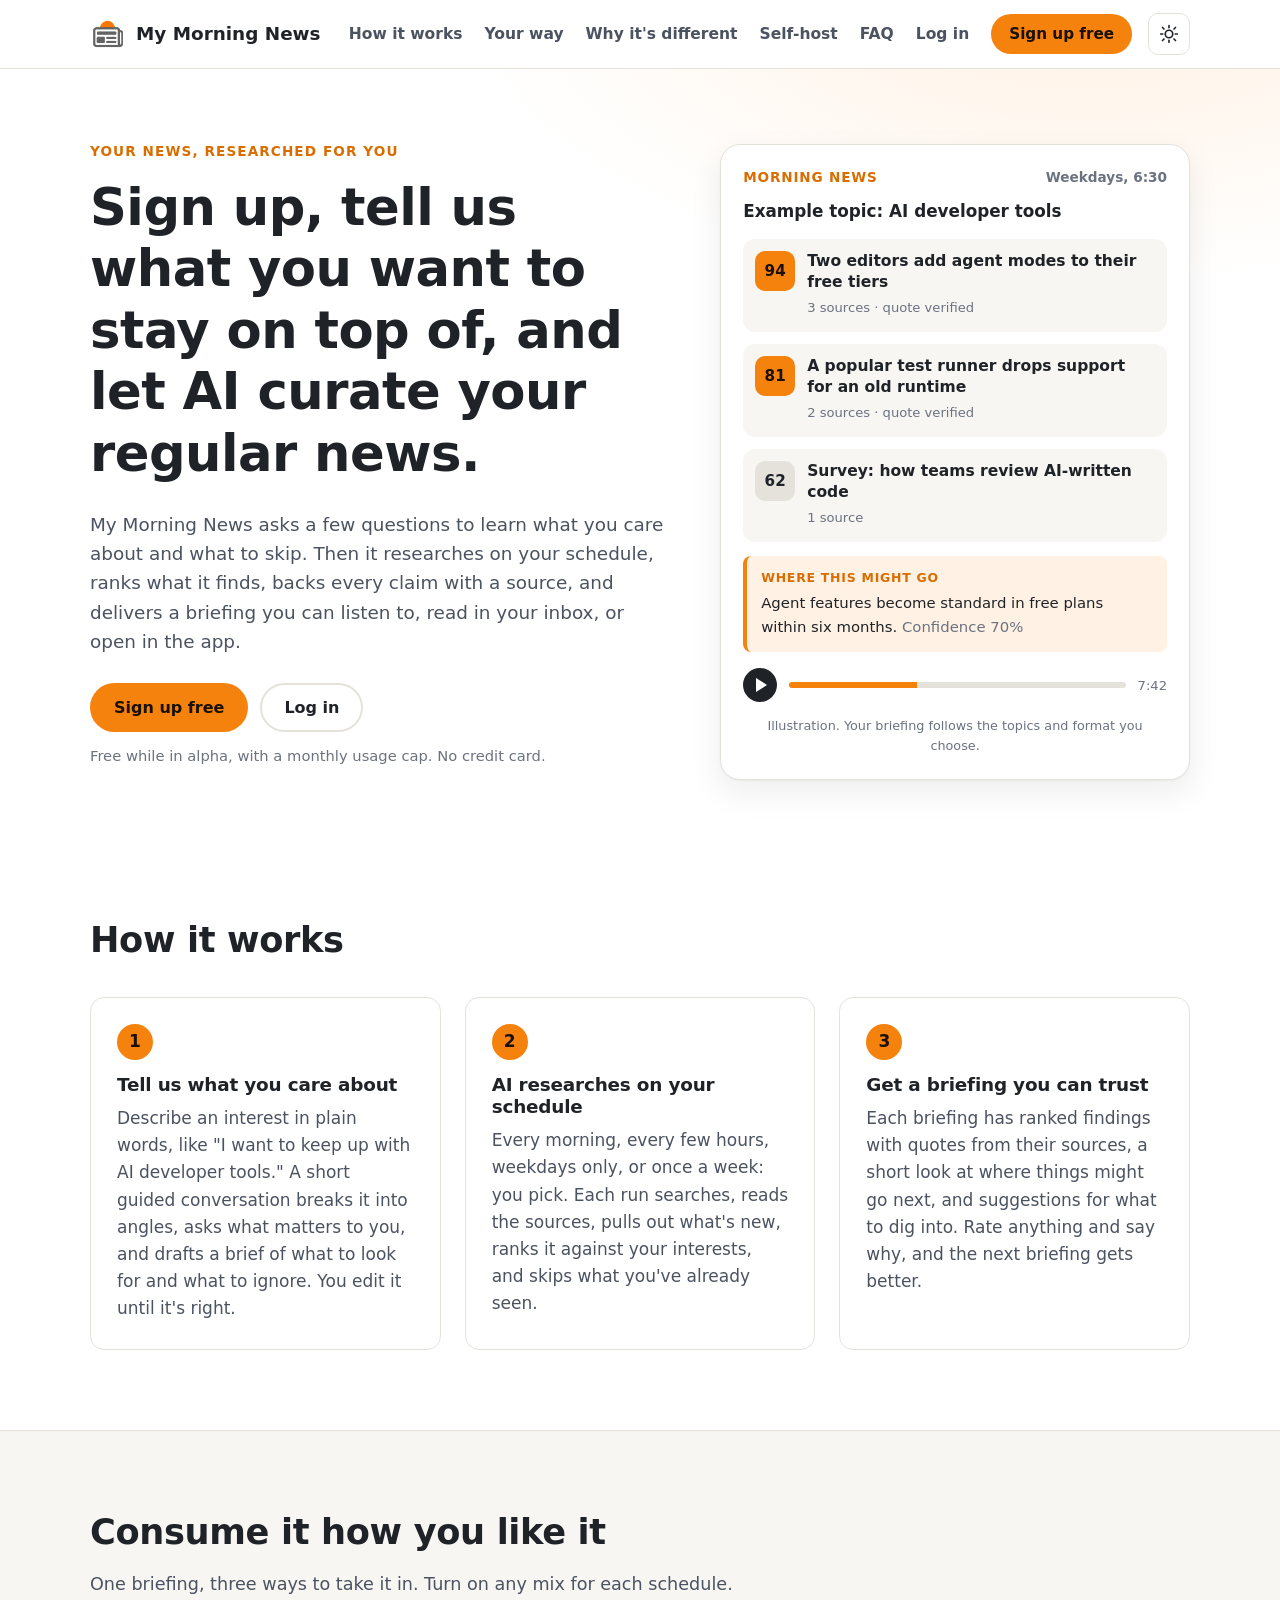
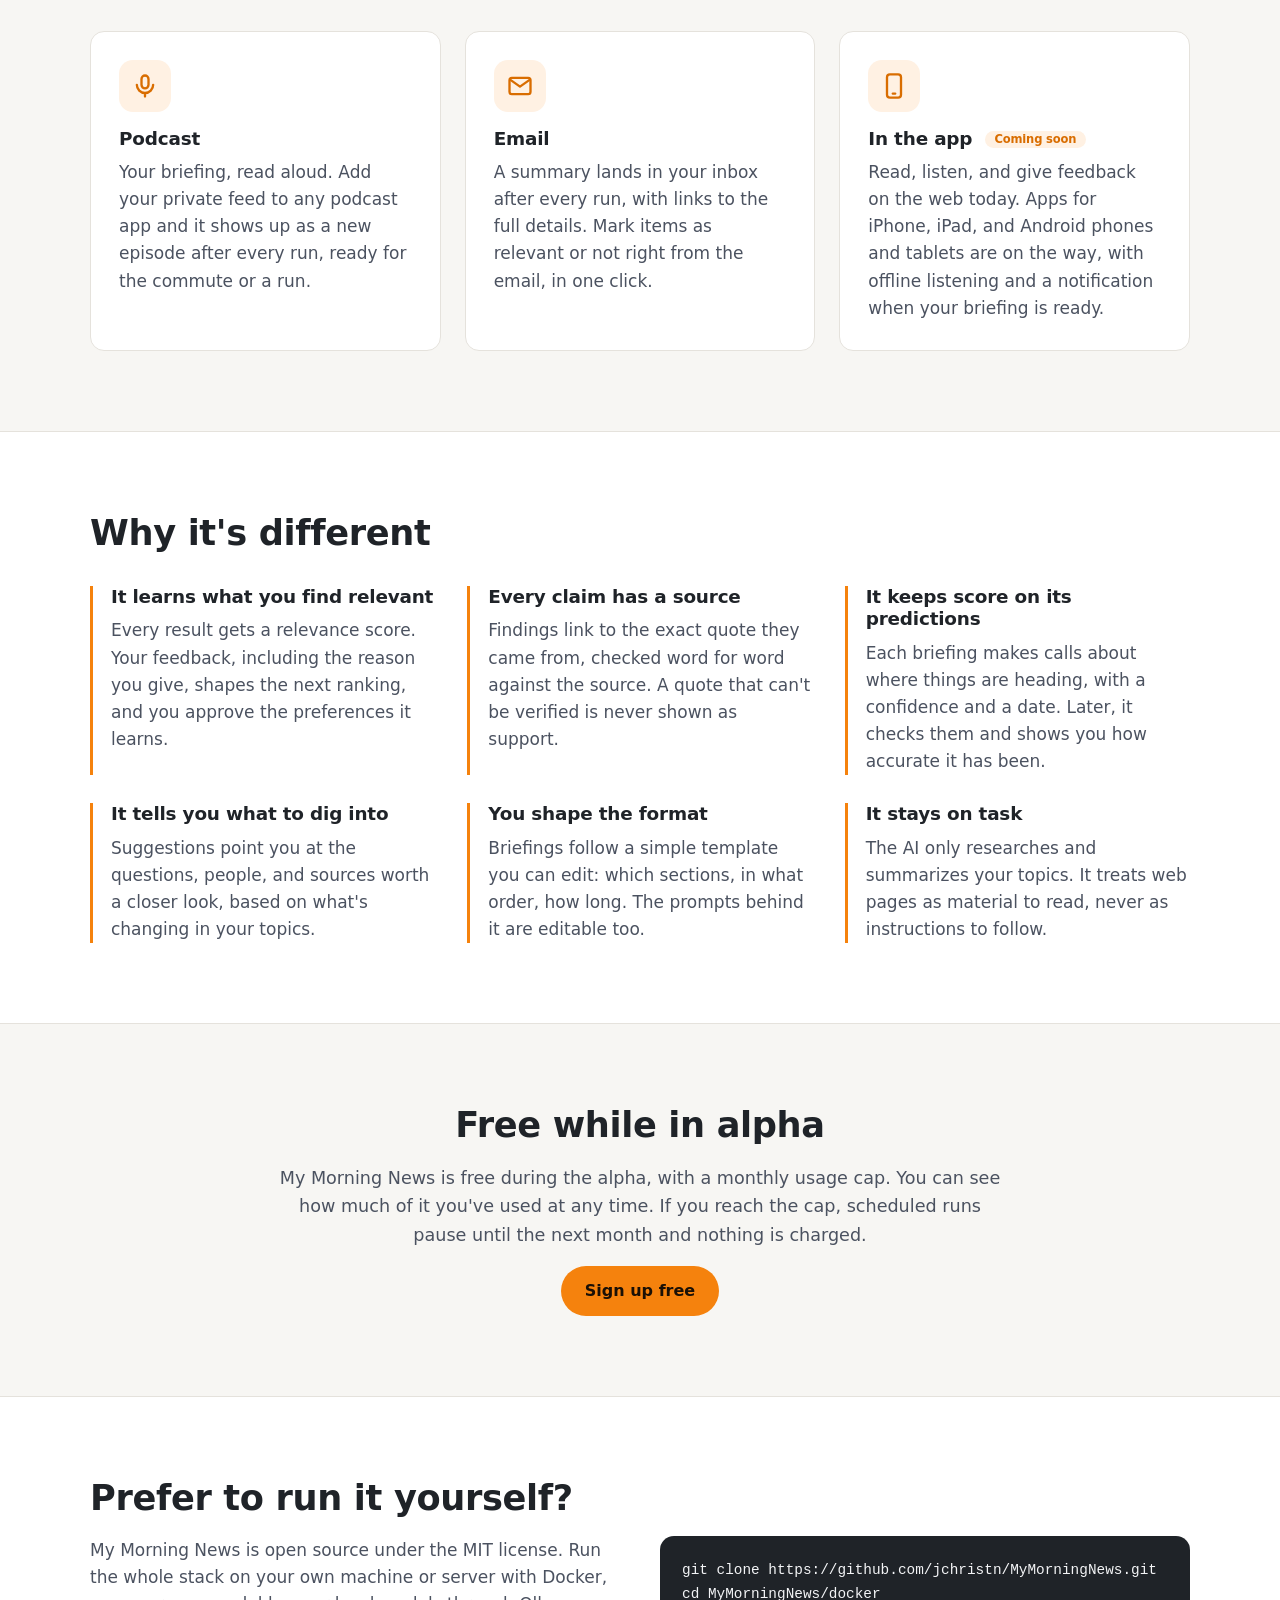
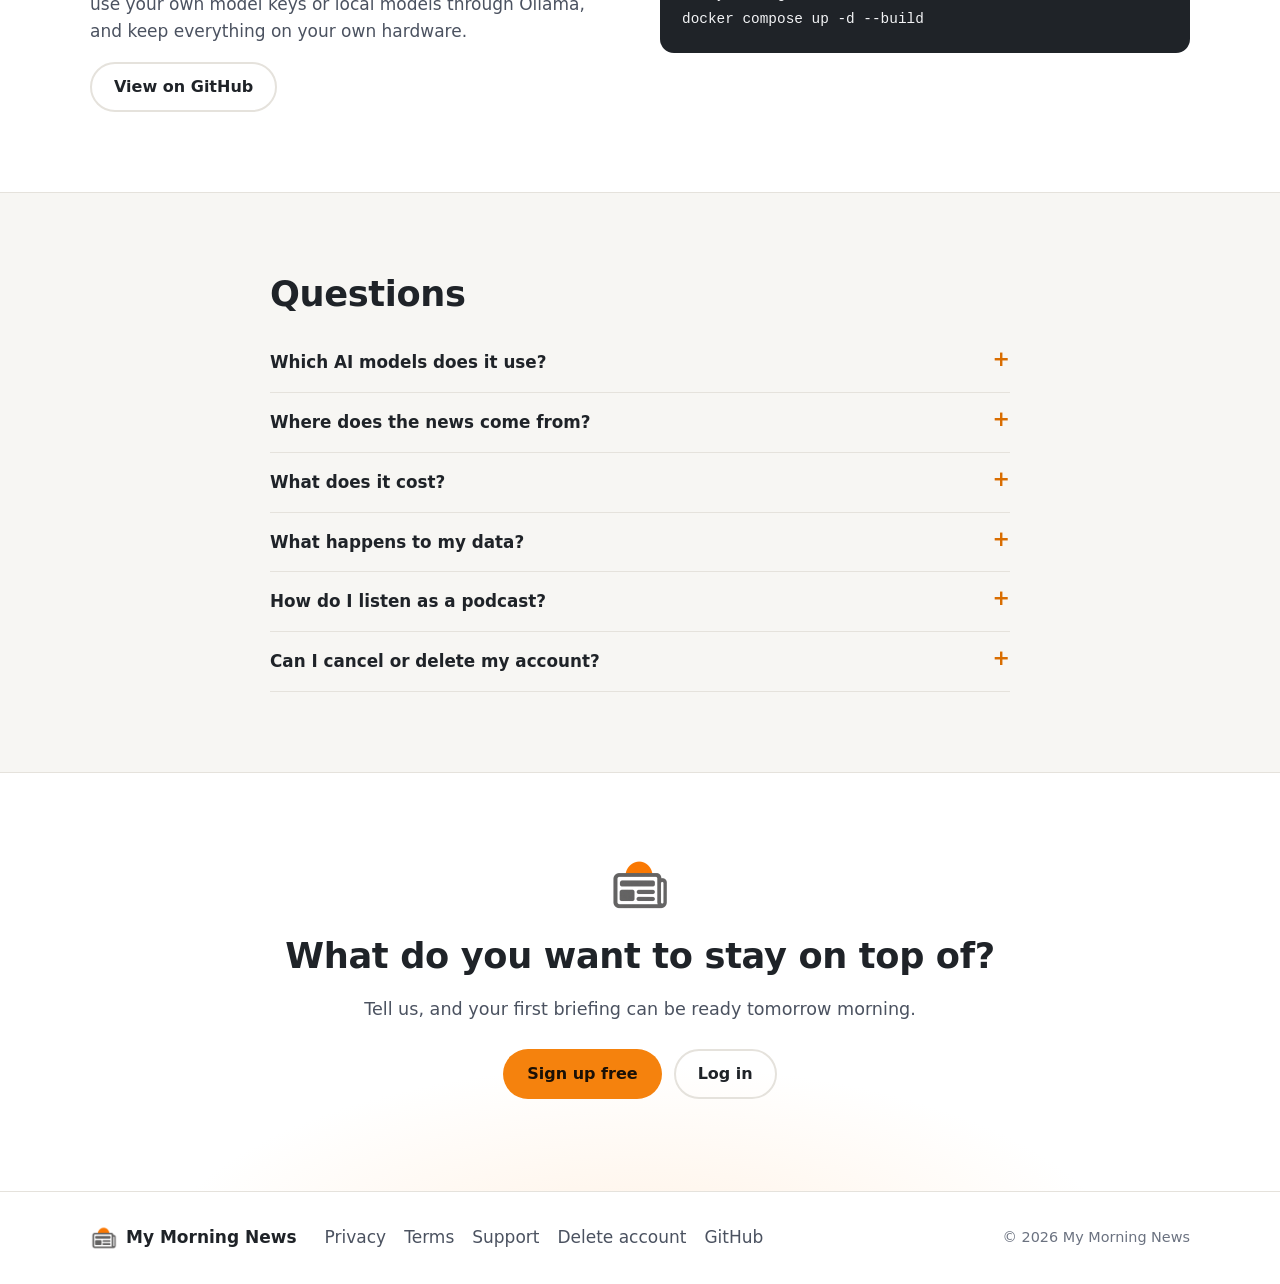
==== index.html @ 2eba7bc1 "Initial website for mymorningnews.ai Static marketing site: home page (hero, how it works, podcast, " ====
<!doctype html>
<html lang="en">
<head>
  <meta charset="utf-8">
  <meta name="viewport" content="width=device-width, initial-scale=1">
  <title>My Morning News: AI-curated news on the topics you follow</title>
  <meta name="description" content="Sign up, tell us what you want to stay on top of, and let AI curate your regular news. Listen as a podcast, read it in your inbox, or open it in the app.">
  <meta name="theme-color" content="#f5820d">
  <link rel="canonical" href="https://mymorningnews.ai/">
  <link rel="icon" href="assets/favicon.ico" sizes="any">
  <link rel="icon" type="image/png" sizes="192x192" href="assets/icon-192.png">
  <link rel="apple-touch-icon" href="assets/apple-touch-icon.png">
  <meta property="og:type" content="website">
  <meta property="og:site_name" content="My Morning News">
  <meta property="og:title" content="My Morning News">
  <meta property="og:description" content="Tell us what you want to stay on top of. AI researches it on your schedule and delivers a ranked briefing with sources, as a podcast, an email, or in the app.">
  <meta property="og:url" content="https://mymorningnews.ai/">
  <meta property="og:image" content="https://mymorningnews.ai/assets/og-image.png">
  <meta name="twitter:card" content="summary_large_image">
  <meta name="twitter:title" content="My Morning News">
  <meta name="twitter:description" content="AI-curated news on the topics you follow. Podcast, email, or app.">
  <meta name="twitter:image" content="https://mymorningnews.ai/assets/og-image.png">
  <link rel="stylesheet" href="styles.css">
  <script>
    (function () {
      try {
        var t = localStorage.getItem('mmn-theme');
        if (t === 'light' || t === 'dark') document.documentElement.setAttribute('data-theme', t);
      } catch (e) { /* storage unavailable */ }
    })();
  </script>
</head>
<body>
  <a class="skip-link" href="#main">Skip to content</a>

  <header class="site-header">
    <div class="container header-inner">
      <a class="brand" href="/" aria-label="My Morning News home">
        <img src="assets/glyph.png" alt="" width="36" height="36">
        <span>My Morning News</span>
      </a>
      <nav class="site-nav" id="site-nav" aria-label="Main">
        <a href="#how">How it works</a>
        <a href="#your-way">Your way</a>
        <a href="#features">Why it's different</a>
        <a href="#self-host">Self-host</a>
        <a href="#faq">FAQ</a>
        <a class="nav-login" href="https://app.mymorningnews.ai/login">Log in</a>
        <a class="btn btn-primary btn-small" href="https://app.mymorningnews.ai/signup">Sign up free</a>
      </nav>
      <div class="header-actions">
        <button class="icon-btn" id="theme-toggle" type="button" aria-label="Switch color theme">
          <svg class="icon-sun" viewBox="0 0 24 24" aria-hidden="true"><circle cx="12" cy="12" r="4.5"/><path d="M12 2v2.5M12 19.5V22M4.2 4.2l1.8 1.8M18 18l1.8 1.8M2 12h2.5M19.5 12H22M4.2 19.8 6 18M18 6l1.8-1.8"/></svg>
          <svg class="icon-moon" viewBox="0 0 24 24" aria-hidden="true"><path d="M20 14.5A8.5 8.5 0 0 1 9.5 4a8.5 8.5 0 1 0 10.5 10.5Z"/></svg>
        </button>
        <button class="icon-btn menu-toggle" id="menu-toggle" type="button" aria-label="Open menu" aria-expanded="false" aria-controls="site-nav">
          <svg viewBox="0 0 24 24" aria-hidden="true"><path d="M4 7h16M4 12h16M4 17h16"/></svg>
        </button>
      </div>
    </div>
  </header>

  <main id="main">
    <section class="hero">
      <div class="container hero-inner">
        <div class="hero-copy">
          <p class="eyebrow">Your news, researched for you</p>
          <h1>Sign up, tell us what you want to stay on top of, and let AI curate your regular news.</h1>
          <p class="lede">My Morning News asks a few questions to learn what you care about and what to skip. Then it researches on your schedule, ranks what it finds, backs every claim with a source, and delivers a briefing you can listen to, read in your inbox, or open in the app.</p>
          <div class="cta-row">
            <a class="btn btn-primary" href="https://app.mymorningnews.ai/signup">Sign up free</a>
            <a class="btn btn-ghost" href="https://app.mymorningnews.ai/login">Log in</a>
          </div>
          <p class="fine-print">Free while in alpha, with a monthly usage cap. No credit card.</p>
        </div>

        <figure class="briefing-card" aria-label="Illustration of a briefing">
          <div class="card-top">
            <span class="card-edition">Morning News</span>
            <span class="card-time">Weekdays, 6:30</span>
          </div>
          <p class="card-topic">Example topic: AI developer tools</p>
          <ol class="card-items">
            <li>
              <span class="score" aria-label="Relevance 94">94</span>
              <div>
                <strong>Two editors add agent modes to their free tiers</strong>
                <span class="meta">3 sources &middot; quote verified</span>
              </div>
            </li>
            <li>
              <span class="score" aria-label="Relevance 81">81</span>
              <div>
                <strong>A popular test runner drops support for an old runtime</strong>
                <span class="meta">2 sources &middot; quote verified</span>
              </div>
            </li>
            <li>
              <span class="score score-low" aria-label="Relevance 62">62</span>
              <div>
                <strong>Survey: how teams review AI-written code</strong>
                <span class="meta">1 source</span>
              </div>
            </li>
          </ol>
          <div class="card-forecast">
            <span class="label">Where this might go</span>
            <p>Agent features become standard in free plans within six months. <em>Confidence 70%</em></p>
          </div>
          <div class="card-player" aria-hidden="true">
            <span class="play"></span>
            <span class="bar"><span class="fill"></span></span>
            <span class="len">7:42</span>
          </div>
          <figcaption>Illustration. Your briefing follows the topics and format you choose.</figcaption>
        </figure>
      </div>
    </section>

    <section class="section" id="how">
      <div class="container">
        <h2>How it works</h2>
        <ol class="steps">
          <li>
            <span class="step-num">1</span>
            <h3>Tell us what you care about</h3>
            <p>Describe an interest in plain words, like "I want to keep up with AI developer tools." A short guided conversation breaks it into angles, asks what matters to you, and drafts a brief of what to look for and what to ignore. You edit it until it's right.</p>
          </li>
          <li>
            <span class="step-num">2</span>
            <h3>AI researches on your schedule</h3>
            <p>Every morning, every few hours, weekdays only, or once a week: you pick. Each run searches, reads the sources, pulls out what's new, ranks it against your interests, and skips what you've already seen.</p>
          </li>
          <li>
            <span class="step-num">3</span>
            <h3>Get a briefing you can trust</h3>
            <p>Each briefing has ranked findings with quotes from their sources, a short look at where things might go next, and suggestions for what to dig into. Rate anything and say why, and the next briefing gets better.</p>
          </li>
        </ol>
      </div>
    </section>

    <section class="section section-alt" id="your-way">
      <div class="container">
        <h2>Consume it how you like it</h2>
        <p class="section-lede">One briefing, three ways to take it in. Turn on any mix for each schedule.</p>
        <div class="channels">
          <article class="channel">
            <div class="channel-icon" aria-hidden="true">
              <svg viewBox="0 0 24 24"><rect x="9" y="3" width="6" height="11" rx="3"/><path d="M5 11a7 7 0 0 0 14 0M12 18v3"/></svg>
            </div>
            <h3>Podcast</h3>
            <p>Your briefing, read aloud. Add your private feed to any podcast app and it shows up as a new episode after every run, ready for the commute or a run.</p>
          </article>
          <article class="channel">
            <div class="channel-icon" aria-hidden="true">
              <svg viewBox="0 0 24 24"><rect x="3" y="5" width="18" height="14" rx="2"/><path d="m3.5 6.5 8.5 6 8.5-6"/></svg>
            </div>
            <h3>Email</h3>
            <p>A summary lands in your inbox after every run, with links to the full details. Mark items as relevant or not right from the email, in one click.</p>
          </article>
          <article class="channel">
            <div class="channel-icon" aria-hidden="true">
              <svg viewBox="0 0 24 24"><rect x="6" y="2" width="12" height="20" rx="2.5"/><path d="M11 18.5h2"/></svg>
            </div>
            <h3>In the app <span class="badge">Coming soon</span></h3>
            <p>Read, listen, and give feedback on the web today. Apps for iPhone, iPad, and Android phones and tablets are on the way, with offline listening and a notification when your briefing is ready.</p>
          </article>
        </div>
      </div>
    </section>

    <section class="section" id="features">
      <div class="container">
        <h2>Why it's different</h2>
        <div class="features">
          <div class="feature">
            <h3>It learns what you find relevant</h3>
            <p>Every result gets a relevance score. Your feedback, including the reason you give, shapes the next ranking, and you approve the preferences it learns.</p>
          </div>
          <div class="feature">
            <h3>Every claim has a source</h3>
            <p>Findings link to the exact quote they came from, checked word for word against the source. A quote that can't be verified is never shown as support.</p>
          </div>
          <div class="feature">
            <h3>It keeps score on its predictions</h3>
            <p>Each briefing makes calls about where things are heading, with a confidence and a date. Later, it checks them and shows you how accurate it has been.</p>
          </div>
          <div class="feature">
            <h3>It tells you what to dig into</h3>
            <p>Suggestions point you at the questions, people, and sources worth a closer look, based on what's changing in your topics.</p>
          </div>
          <div class="feature">
            <h3>You shape the format</h3>
            <p>Briefings follow a simple template you can edit: which sections, in what order, how long. The prompts behind it are editable too.</p>
          </div>
          <div class="feature">
            <h3>It stays on task</h3>
            <p>The AI only researches and summarizes your topics. It treats web pages as material to read, never as instructions to follow.</p>
          </div>
        </div>
      </div>
    </section>

    <section class="section section-alt" id="pricing">
      <div class="container narrow center">
        <h2>Free while in alpha</h2>
        <p class="section-lede">My Morning News is free during the alpha, with a monthly usage cap. You can see how much of it you've used at any time. If you reach the cap, scheduled runs pause until the next month and nothing is charged.</p>
        <a class="btn btn-primary" href="https://app.mymorningnews.ai/signup">Sign up free</a>
      </div>
    </section>

    <section class="section" id="self-host">
      <div class="container self-host">
        <div>
          <h2>Prefer to run it yourself?</h2>
          <p>My Morning News is open source under the MIT license. Run the whole stack on your own machine or server with Docker, use your own model keys or local models through Ollama, and keep everything on your own hardware.</p>
          <a class="btn btn-ghost" href="https://github.com/jchristn/MyMorningNews">View on GitHub</a>
        </div>
        <pre class="code" aria-label="Docker quick start"><code>git clone https://github.com/jchristn/MyMorningNews.git
cd MyMorningNews/docker
docker compose up -d --build</code></pre>
      </div>
    </section>

    <section class="section section-alt" id="faq">
      <div class="container narrow">
        <h2>Questions</h2>
        <details>
          <summary>Which AI models does it use?</summary>
          <p>The hosted service uses Anthropic's Claude models for research and writing. If you self-host, you can assign any task to Anthropic, OpenAI, Gemini, an OpenAI-compatible server, or a local model through Ollama.</p>
        </details>
        <details>
          <summary>Where does the news come from?</summary>
          <p>Each run searches the web and any sources you add, such as specific sites, RSS feeds, Hacker News, and arXiv. It reads the pages, respects sites that ask not to be crawled, and keeps a link and a quote for every finding.</p>
        </details>
        <details>
          <summary>What does it cost?</summary>
          <p>Nothing during the alpha. Each account has a monthly usage cap. If you hit it, your runs pause until the cap resets. We'll announce any paid plans well in advance.</p>
        </details>
        <details>
          <summary>What happens to my data?</summary>
          <p>Your topics, briefings, and feedback are used to run the service for you, and that's it. There's no advertising and no tracking. You can export your data or delete your account at any time. See the <a href="privacy.html">privacy policy</a>.</p>
        </details>
        <details>
          <summary>How do I listen as a podcast?</summary>
          <p>In your account, turn on audio for a schedule and copy your private feed link into Apple Podcasts, Overcast, Pocket Casts, or any app that accepts a feed URL. New briefings appear as episodes.</p>
        </details>
        <details>
          <summary>Can I cancel or delete my account?</summary>
          <p>Yes. Delete your account from Account settings in the web app or the mobile app, or follow the steps on the <a href="delete-account.html">delete account</a> page.</p>
        </details>
      </div>
    </section>

    <section class="cta-band">
      <div class="container cta-inner">
        <img src="assets/glyph.png" alt="" width="64" height="64">
        <h2>What do you want to stay on top of?</h2>
        <p>Tell us, and your first briefing can be ready tomorrow morning.</p>
        <div class="cta-row center">
          <a class="btn btn-primary" href="https://app.mymorningnews.ai/signup">Sign up free</a>
          <a class="btn btn-ghost" href="https://app.mymorningnews.ai/login">Log in</a>
        </div>
      </div>
    </section>
  </main>

  <footer class="site-footer">
    <div class="container footer-inner">
      <div class="footer-brand">
        <img src="assets/glyph.png" alt="" width="28" height="28">
        <span>My Morning News</span>
      </div>
      <nav class="footer-links" aria-label="Footer">
        <a href="privacy.html">Privacy</a>
        <a href="terms.html">Terms</a>
        <a href="support.html">Support</a>
        <a href="delete-account.html">Delete account</a>
        <a href="https://github.com/jchristn/MyMorningNews">GitHub</a>
      </nav>
      <p class="copyright">&copy; <span id="year">2026</span> My Morning News</p>
    </div>
  </footer>

  <script src="script.js"></script>
</body>
</html>
---- styles.css ----
/* My Morning News website. Light and dark themes via CSS variables; dark follows the system unless chosen. */

:root {
  --brand: #f5820d;
  --brand-strong: #d96d00;
  --brand-soft: #fff1e3;
  --ink: #1f2328;
  --ink-soft: #4b5260;
  --ink-faint: #6b7280;
  --gray: #646464;
  --bg: #ffffff;
  --bg-alt: #f7f6f3;
  --surface: #ffffff;
  --border: #e5e2dc;
  --shadow: 0 1px 2px rgba(20, 20, 20, 0.04), 0 12px 32px rgba(20, 20, 20, 0.08);
  --code-bg: #1f2328;
  --code-ink: #f3f4f6;
  --focus: #0b6bcb;
  --radius: 14px;
  --font: ui-rounded, "SF Pro Rounded", "Nunito", "Segoe UI", system-ui, -apple-system, Roboto, "Helvetica Neue", Arial, sans-serif;
  --mono: ui-monospace, SFMono-Regular, Menlo, Consolas, "Liberation Mono", monospace;
  color-scheme: light;
}

@media (prefers-color-scheme: dark) {
  :root:not([data-theme="light"]) {
    --brand: #ff9a33;
    --brand-strong: #ffb366;
    --brand-soft: #3a2614;
    --ink: #eceff4;
    --ink-soft: #c3c8d2;
    --ink-faint: #9aa1ad;
    --gray: #a8a8a8;
    --bg: #121417;
    --bg-alt: #181b1f;
    --surface: #1e2227;
    --border: #2c3138;
    --shadow: 0 1px 2px rgba(0, 0, 0, 0.3), 0 12px 32px rgba(0, 0, 0, 0.35);
    --code-bg: #0b0d10;
    --focus: #6cb4ff;
    color-scheme: dark;
  }
}

:root[data-theme="dark"] {
  --brand: #ff9a33;
  --brand-strong: #ffb366;
  --brand-soft: #3a2614;
  --ink: #eceff4;
  --ink-soft: #c3c8d2;
  --ink-faint: #9aa1ad;
  --gray: #a8a8a8;
  --bg: #121417;
  --bg-alt: #181b1f;
  --surface: #1e2227;
  --border: #2c3138;
  --shadow: 0 1px 2px rgba(0, 0, 0, 0.3), 0 12px 32px rgba(0, 0, 0, 0.35);
  --code-bg: #0b0d10;
  --focus: #6cb4ff;
  color-scheme: dark;
}

*, *::before, *::after { box-sizing: border-box; }

html { scroll-behavior: smooth; -webkit-text-size-adjust: 100%; }

body {
  margin: 0;
  font-family: var(--font);
  font-size: 17px;
  line-height: 1.6;
  color: var(--ink);
  background: var(--bg);
  overflow-x: hidden;
}

img { max-width: 100%; height: auto; }

a { color: var(--brand-strong); text-underline-offset: 3px; }
a:hover { color: var(--brand); }

:focus-visible { outline: 3px solid var(--focus); outline-offset: 2px; border-radius: 6px; }

h1, h2, h3 { line-height: 1.2; margin: 0 0 0.5em; letter-spacing: -0.01em; }
h1 { font-size: clamp(2rem, 4.2vw, 3.2rem); font-weight: 800; }
h2 { font-size: clamp(1.6rem, 3vw, 2.2rem); font-weight: 800; }
h3 { font-size: 1.15rem; font-weight: 700; }
p { margin: 0 0 1em; }

.container { width: 100%; max-width: 1140px; margin: 0 auto; padding: 0 20px; }
.narrow { max-width: 780px; }
.center { text-align: center; }

.skip-link {
  position: absolute; top: 8px; left: 8px; z-index: 100;
  padding: 8px 14px; background: var(--surface); color: var(--ink);
  border-radius: 8px; transform: translateY(-200%);
}
.skip-link:focus { transform: none; }

/* Buttons */
.btn {
  display: inline-flex; align-items: center; justify-content: center;
  min-height: 46px; padding: 10px 22px; border-radius: 999px;
  font-weight: 700; font-size: 1rem; text-decoration: none;
  border: 2px solid transparent; transition: background 0.15s, color 0.15s, border-color 0.15s, transform 0.15s;
}
.btn-primary { background: var(--brand); color: #1a1006; }
.btn-primary:hover { background: var(--brand-strong); color: #1a1006; }
.btn-ghost { border-color: var(--border); color: var(--ink); background: transparent; }
.btn-ghost:hover { border-color: var(--brand); color: var(--ink); }
.btn-small { min-height: 38px; padding: 6px 16px; font-size: 0.95rem; }

/* Header */
.site-header {
  position: sticky; top: 0; z-index: 50;
  background: color-mix(in srgb, var(--bg) 88%, transparent);
  backdrop-filter: saturate(160%) blur(10px);
  -webkit-backdrop-filter: saturate(160%) blur(10px);
  border-bottom: 1px solid var(--border);
}
.header-inner { display: flex; align-items: center; gap: 16px; min-height: 68px; }
.brand { display: inline-flex; align-items: center; gap: 10px; text-decoration: none; color: var(--ink); font-weight: 800; font-size: 1.15rem; margin-right: auto; }
.brand:hover { color: var(--ink); }
.site-nav { display: flex; align-items: center; gap: 22px; }
.site-nav a:not(.btn) { color: var(--ink-soft); text-decoration: none; font-weight: 600; font-size: 0.97rem; }
.site-nav a:not(.btn):hover { color: var(--ink); }
.header-actions { display: flex; align-items: center; gap: 6px; }
.icon-btn {
  width: 42px; height: 42px; display: inline-grid; place-items: center;
  border-radius: 10px; border: 1px solid var(--border); background: var(--surface); color: var(--ink); cursor: pointer;
}
.icon-btn svg { width: 20px; height: 20px; fill: none; stroke: currentColor; stroke-width: 2; stroke-linecap: round; stroke-linejoin: round; }
.icon-moon { display: none; }
:root[data-theme="dark"] .icon-sun { display: none; }
:root[data-theme="dark"] .icon-moon { display: block; }
@media (prefers-color-scheme: dark) {
  :root:not([data-theme="light"]) .icon-sun { display: none; }
  :root:not([data-theme="light"]) .icon-moon { display: block; }
}
.menu-toggle { display: none; }

/* Hero */
.hero { padding: 72px 0 56px; background: radial-gradient(900px 420px at 85% -10%, var(--brand-soft), transparent 70%); }
.hero-inner { display: grid; grid-template-columns: 1.1fr 0.9fr; gap: 56px; align-items: center; }
.eyebrow { color: var(--brand-strong); font-weight: 800; text-transform: uppercase; letter-spacing: 0.08em; font-size: 0.85rem; margin-bottom: 14px; }
.lede { font-size: 1.15rem; color: var(--ink-soft); max-width: 40em; }
.cta-row { display: flex; flex-wrap: wrap; gap: 12px; margin: 26px 0 12px; }
.cta-row.center { justify-content: center; }
.fine-print { color: var(--ink-faint); font-size: 0.92rem; }

.briefing-card {
  margin: 0; padding: 22px; background: var(--surface); border: 1px solid var(--border);
  border-radius: 20px; box-shadow: var(--shadow);
}
.card-top { display: flex; justify-content: space-between; align-items: center; font-size: 0.85rem; color: var(--ink-faint); font-weight: 700; }
.card-edition { color: var(--brand-strong); text-transform: uppercase; letter-spacing: 0.06em; }
.card-topic { margin: 10px 0 14px; font-weight: 800; font-size: 1.05rem; }
.card-items { list-style: none; margin: 0; padding: 0; display: grid; gap: 12px; }
.card-items li { display: flex; gap: 12px; align-items: flex-start; padding: 12px; border-radius: 12px; background: var(--bg-alt); }
.card-items strong { display: block; font-size: 0.97rem; line-height: 1.35; }
.meta { font-size: 0.82rem; color: var(--ink-faint); }
.score {
  flex: 0 0 auto; width: 40px; height: 40px; border-radius: 10px; display: grid; place-items: center;
  font-weight: 800; font-size: 0.95rem; background: var(--brand); color: #1a1006;
}
.score-low { background: var(--border); color: var(--ink); }
.card-forecast { margin-top: 14px; padding: 12px 14px; border-left: 4px solid var(--brand); background: var(--brand-soft); border-radius: 8px; }
.card-forecast .label { display: block; font-size: 0.78rem; font-weight: 800; text-transform: uppercase; letter-spacing: 0.06em; color: var(--brand-strong); }
.card-forecast p { margin: 4px 0 0; font-size: 0.93rem; }
.card-forecast em { color: var(--ink-faint); font-style: normal; white-space: nowrap; }
.card-player { display: flex; align-items: center; gap: 12px; margin-top: 16px; }
.play { width: 34px; height: 34px; border-radius: 50%; background: var(--ink); position: relative; flex: 0 0 auto; }
.play::after { content: ""; position: absolute; left: 13px; top: 10px; border-left: 11px solid var(--bg); border-top: 7px solid transparent; border-bottom: 7px solid transparent; }
.bar { flex: 1; height: 6px; border-radius: 999px; background: var(--border); overflow: hidden; }
.fill { display: block; width: 38%; height: 100%; background: var(--brand); }
.len { font-size: 0.82rem; color: var(--ink-faint); font-variant-numeric: tabular-nums; }
.briefing-card figcaption { margin-top: 14px; font-size: 0.8rem; color: var(--ink-faint); text-align: center; }

/* Sections */
.section { padding: 80px 0; }
.section-alt { background: var(--bg-alt); border-top: 1px solid var(--border); border-bottom: 1px solid var(--border); }
.section-lede { font-size: 1.1rem; color: var(--ink-soft); max-width: 44em; }
.center .section-lede { margin-left: auto; margin-right: auto; }

.steps { list-style: none; padding: 0; margin: 36px 0 0; display: grid; grid-template-columns: repeat(3, 1fr); gap: 24px; }
.steps li { padding: 26px; border: 1px solid var(--border); border-radius: var(--radius); background: var(--surface); }
.steps p { color: var(--ink-soft); margin: 0; }
.step-num { display: inline-grid; place-items: center; width: 36px; height: 36px; border-radius: 50%; background: var(--brand); color: #1a1006; font-weight: 800; margin-bottom: 14px; }

.channels { display: grid; grid-template-columns: repeat(3, 1fr); gap: 24px; margin-top: 32px; }
.channel { padding: 28px; background: var(--surface); border: 1px solid var(--border); border-radius: var(--radius); }
.channel p { color: var(--ink-soft); margin: 0; }
.channel-icon { width: 52px; height: 52px; border-radius: 14px; display: grid; place-items: center; background: var(--brand-soft); color: var(--brand-strong); margin-bottom: 16px; }
.channel-icon svg { width: 28px; height: 28px; fill: none; stroke: currentColor; stroke-width: 2; stroke-linecap: round; stroke-linejoin: round; }
.badge { display: inline-block; margin-left: 6px; padding: 2px 10px; border-radius: 999px; font-size: 0.72rem; font-weight: 800; vertical-align: middle; background: var(--brand-soft); color: var(--brand-strong); }

.features { display: grid; grid-template-columns: repeat(3, 1fr); gap: 28px 32px; margin-top: 32px; }
.feature { padding-left: 18px; border-left: 3px solid var(--brand); }
.feature p { color: var(--ink-soft); margin: 0; }

.self-host { display: grid; grid-template-columns: 1fr 1fr; gap: 40px; align-items: center; }
.self-host p { color: var(--ink-soft); }
.code {
  margin: 0; padding: 22px; border-radius: var(--radius); background: var(--code-bg); color: var(--code-ink);
  font-family: var(--mono); font-size: 0.9rem; line-height: 1.7; overflow-x: auto;
}

#faq details { border-bottom: 1px solid var(--border); padding: 16px 0; }
#faq summary { cursor: pointer; font-weight: 700; font-size: 1.05rem; list-style: none; display: flex; justify-content: space-between; gap: 16px; }
#faq summary::-webkit-details-marker { display: none; }
#faq summary::after { content: "+"; color: var(--brand-strong); font-weight: 800; font-size: 1.3rem; line-height: 1; }
#faq details[open] summary::after { content: "\2212"; }
#faq details p { margin: 12px 0 0; color: var(--ink-soft); }

.cta-band { padding: 80px 0; text-align: center; background: radial-gradient(700px 300px at 50% 120%, var(--brand-soft), transparent 70%); }
.cta-inner img { margin-bottom: 10px; }
.cta-inner p { color: var(--ink-soft); font-size: 1.1rem; }

/* Footer */
.site-footer { border-top: 1px solid var(--border); padding: 32px 0; }
.footer-inner { display: flex; flex-wrap: wrap; align-items: center; gap: 16px 28px; }
.footer-brand { display: inline-flex; align-items: center; gap: 8px; font-weight: 800; }
.footer-links { display: flex; flex-wrap: wrap; gap: 18px; margin-right: auto; }
.footer-links a { color: var(--ink-soft); text-decoration: none; }
.footer-links a:hover { color: var(--ink); text-decoration: underline; }
.copyright { margin: 0; color: var(--ink-faint); font-size: 0.9rem; }

/* Document pages (privacy, terms, support, delete account, 404) */
.doc { padding: 56px 0 80px; }
.doc h1 { font-size: clamp(1.8rem, 3.6vw, 2.5rem); }
.doc h2 { font-size: 1.35rem; margin-top: 1.8em; }
.doc p, .doc li { color: var(--ink-soft); }
.doc .updated { color: var(--ink-faint); font-size: 0.92rem; }
.notice { padding: 14px 16px; border-radius: 10px; background: var(--brand-soft); border-left: 4px solid var(--brand); color: var(--ink); margin: 20px 0; }
.doc ol li, .doc ul li { margin-bottom: 0.5em; }

/* Responsive */
@media (max-width: 960px) {
  .hero-inner { grid-template-columns: 1fr; gap: 40px; }
  .steps, .channels { grid-template-columns: 1fr; }
  .features { grid-template-columns: 1fr 1fr; }
  .self-host { grid-template-columns: 1fr; }
}

@media (max-width: 860px) {
  .menu-toggle { display: inline-grid; }
  .site-nav {
    display: none; position: absolute; top: 68px; left: 0; right: 0;
    flex-direction: column; align-items: stretch; gap: 0; padding: 8px 20px 20px;
    background: var(--bg); border-bottom: 1px solid var(--border);
  }
  .site-nav.open { display: flex; }
  .site-nav a:not(.btn) { padding: 12px 0; border-bottom: 1px solid var(--border); }
  .site-nav .btn { margin-top: 14px; }
}

@media (max-width: 600px) {
  body { font-size: 16px; }
  .hero { padding: 44px 0 36px; }
  .section, .cta-band { padding: 56px 0; }
  .features { grid-template-columns: 1fr; }
  .brand span { font-size: 1rem; }
  .cta-row .btn { flex: 1 1 100%; }
  .footer-inner { flex-direction: column; align-items: flex-start; }
}

@media (prefers-reduced-motion: reduce) {
  html { scroll-behavior: auto; }
  * { transition: none !important; animation: none !important; }
}
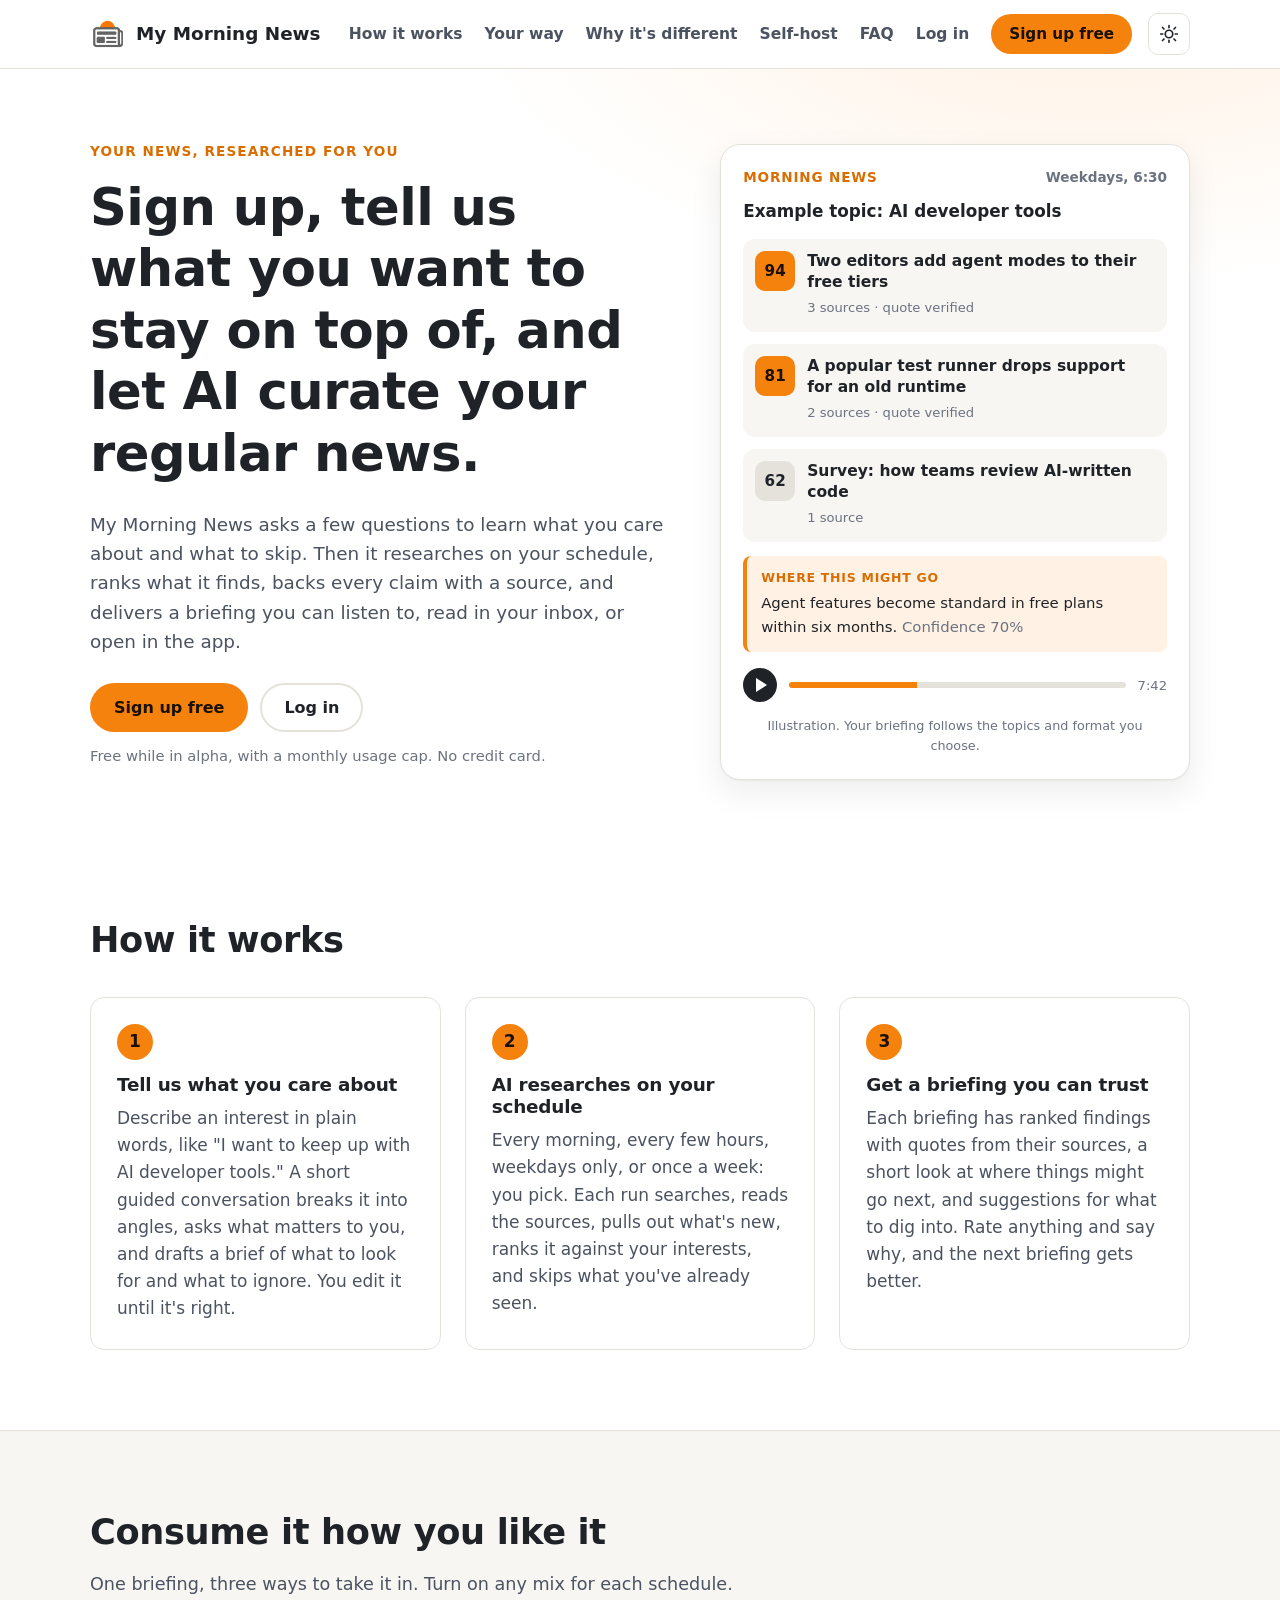
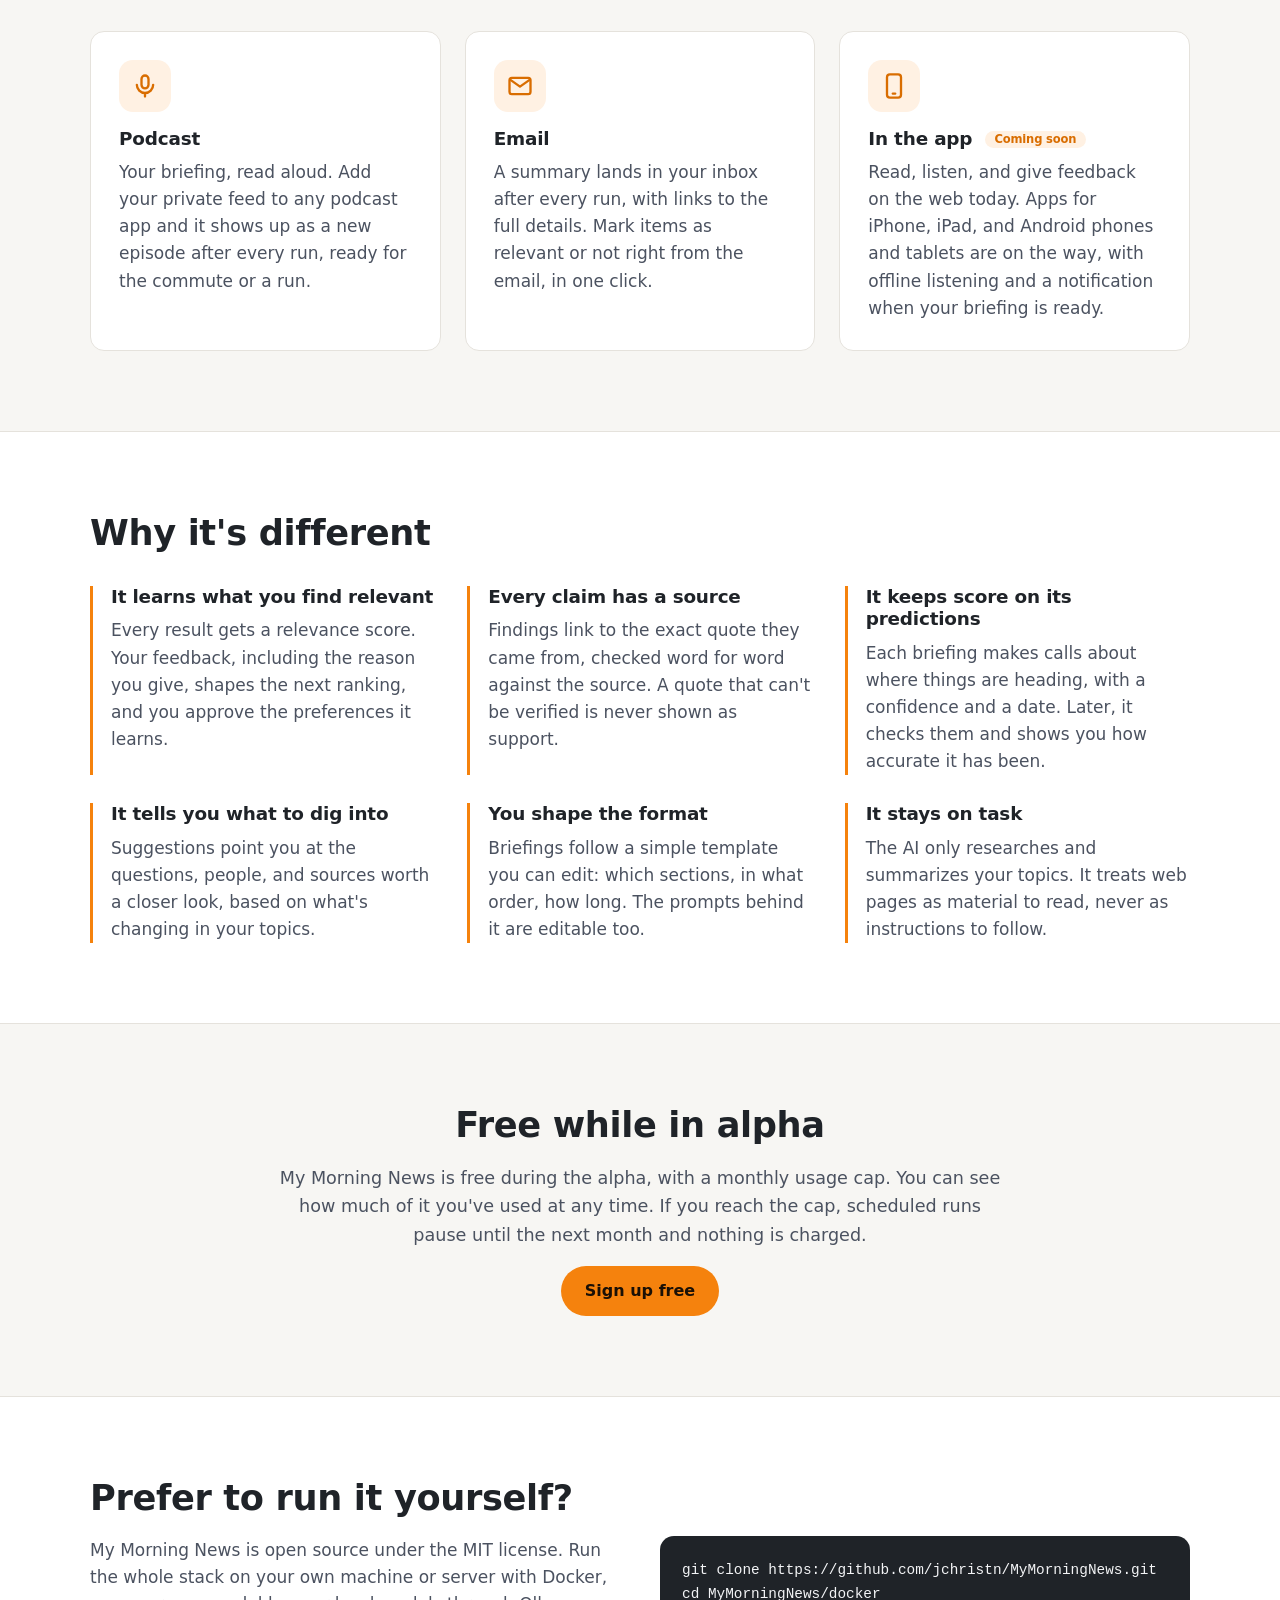
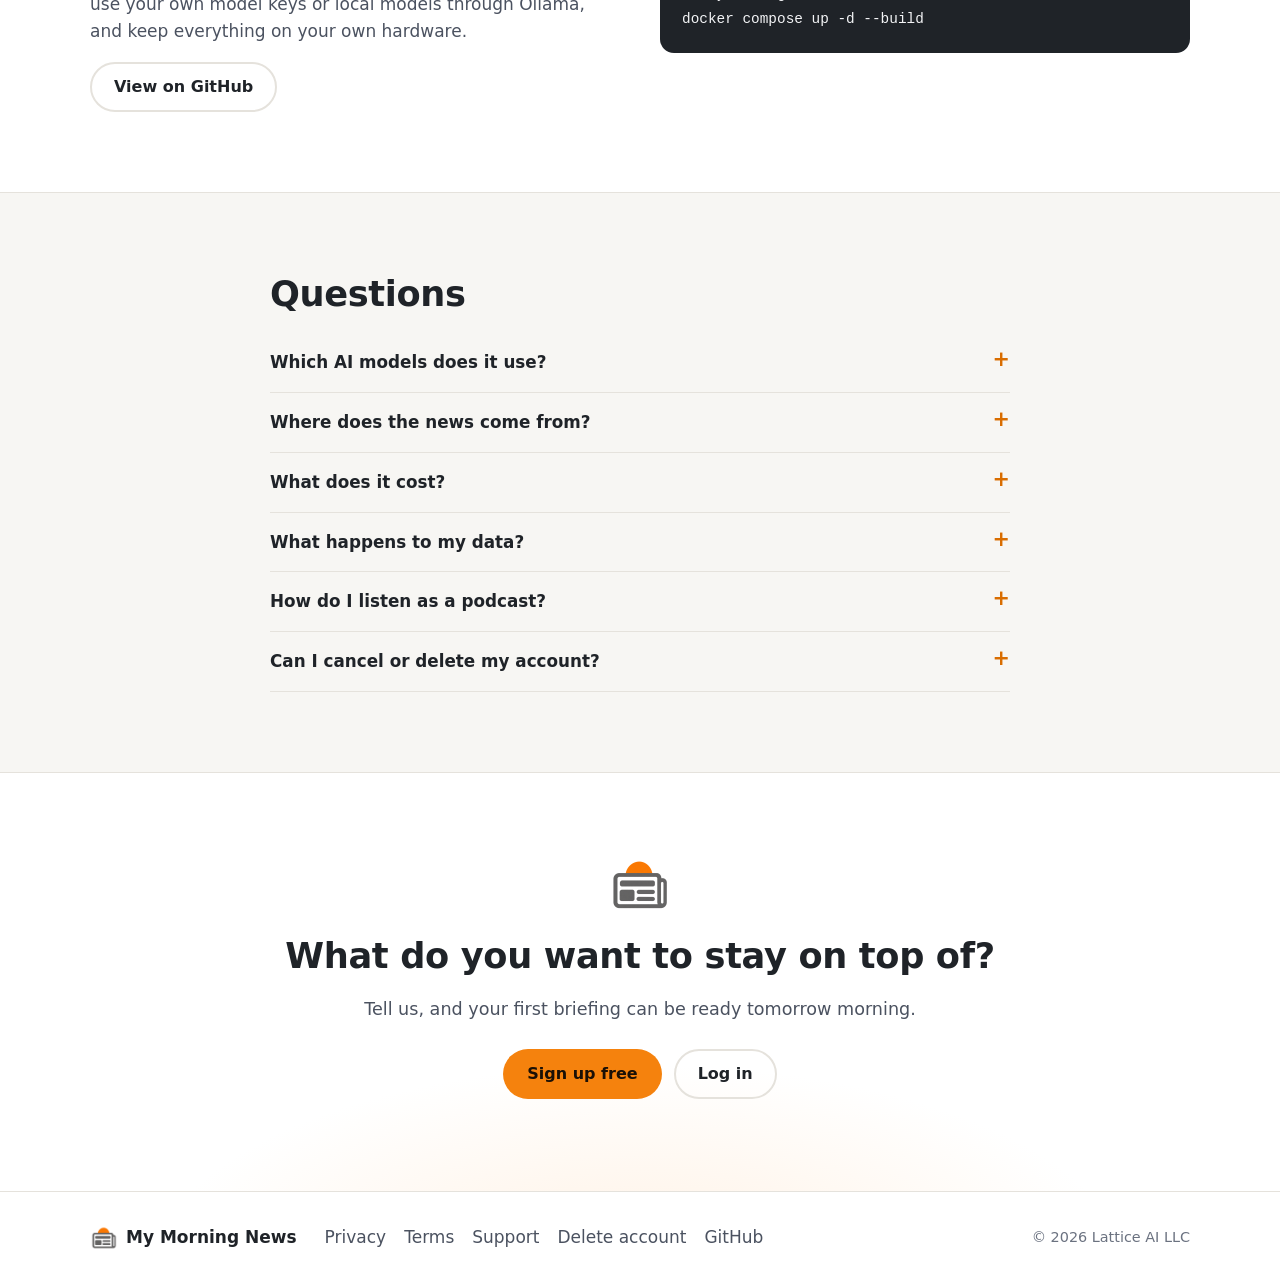
==== commit fe36dc41: "Copyright (c) 2026 Lattice AI LLC on every page; name the operator in privacy and terms Co-Authored-" ====
--- a/index.html
+++ b/index.html
@@ -279,7 +279,7 @@
         <a href="delete-account.html">Delete account</a>
         <a href="https://github.com/jchristn/MyMorningNews">GitHub</a>
       </nav>
-      <p class="copyright">&copy; <span id="year">2026</span> My Morning News</p>
+      <p class="copyright">&copy; 2026 Lattice AI LLC</p>
     </div>
   </footer>
 
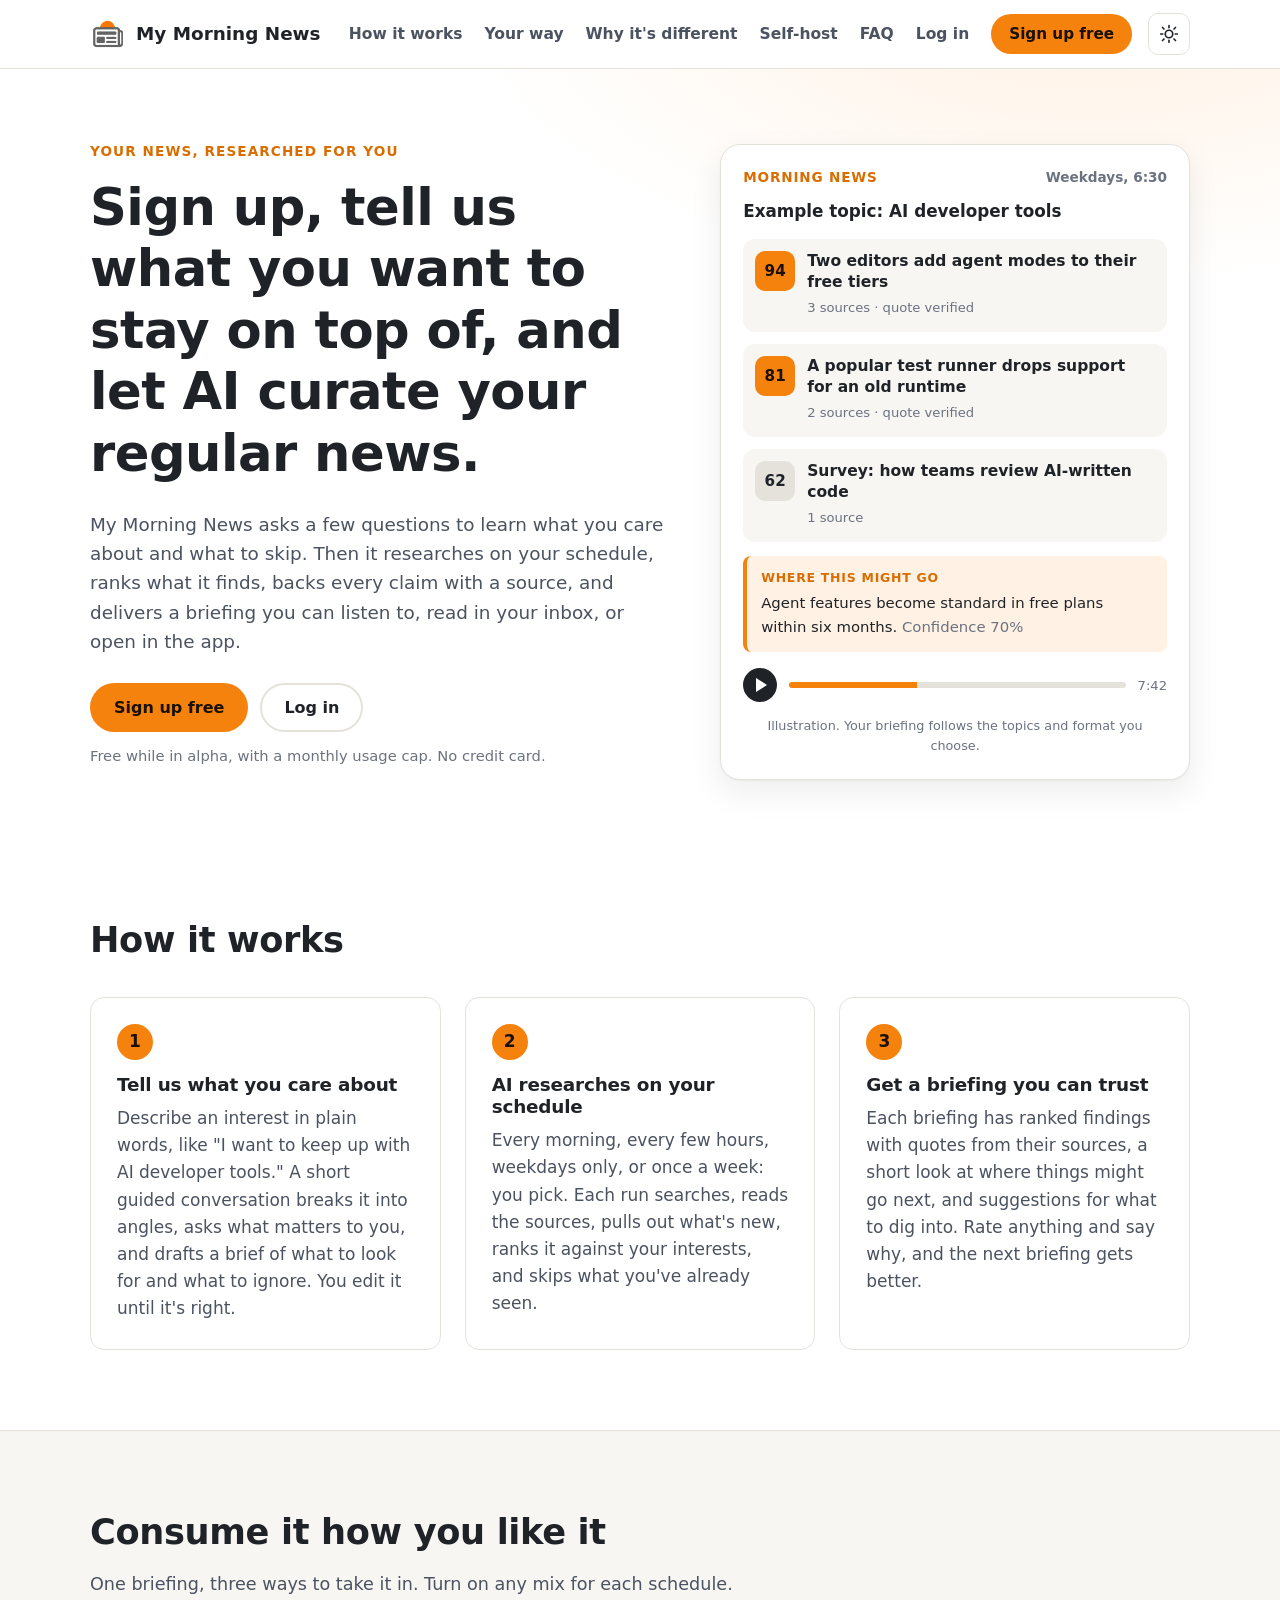
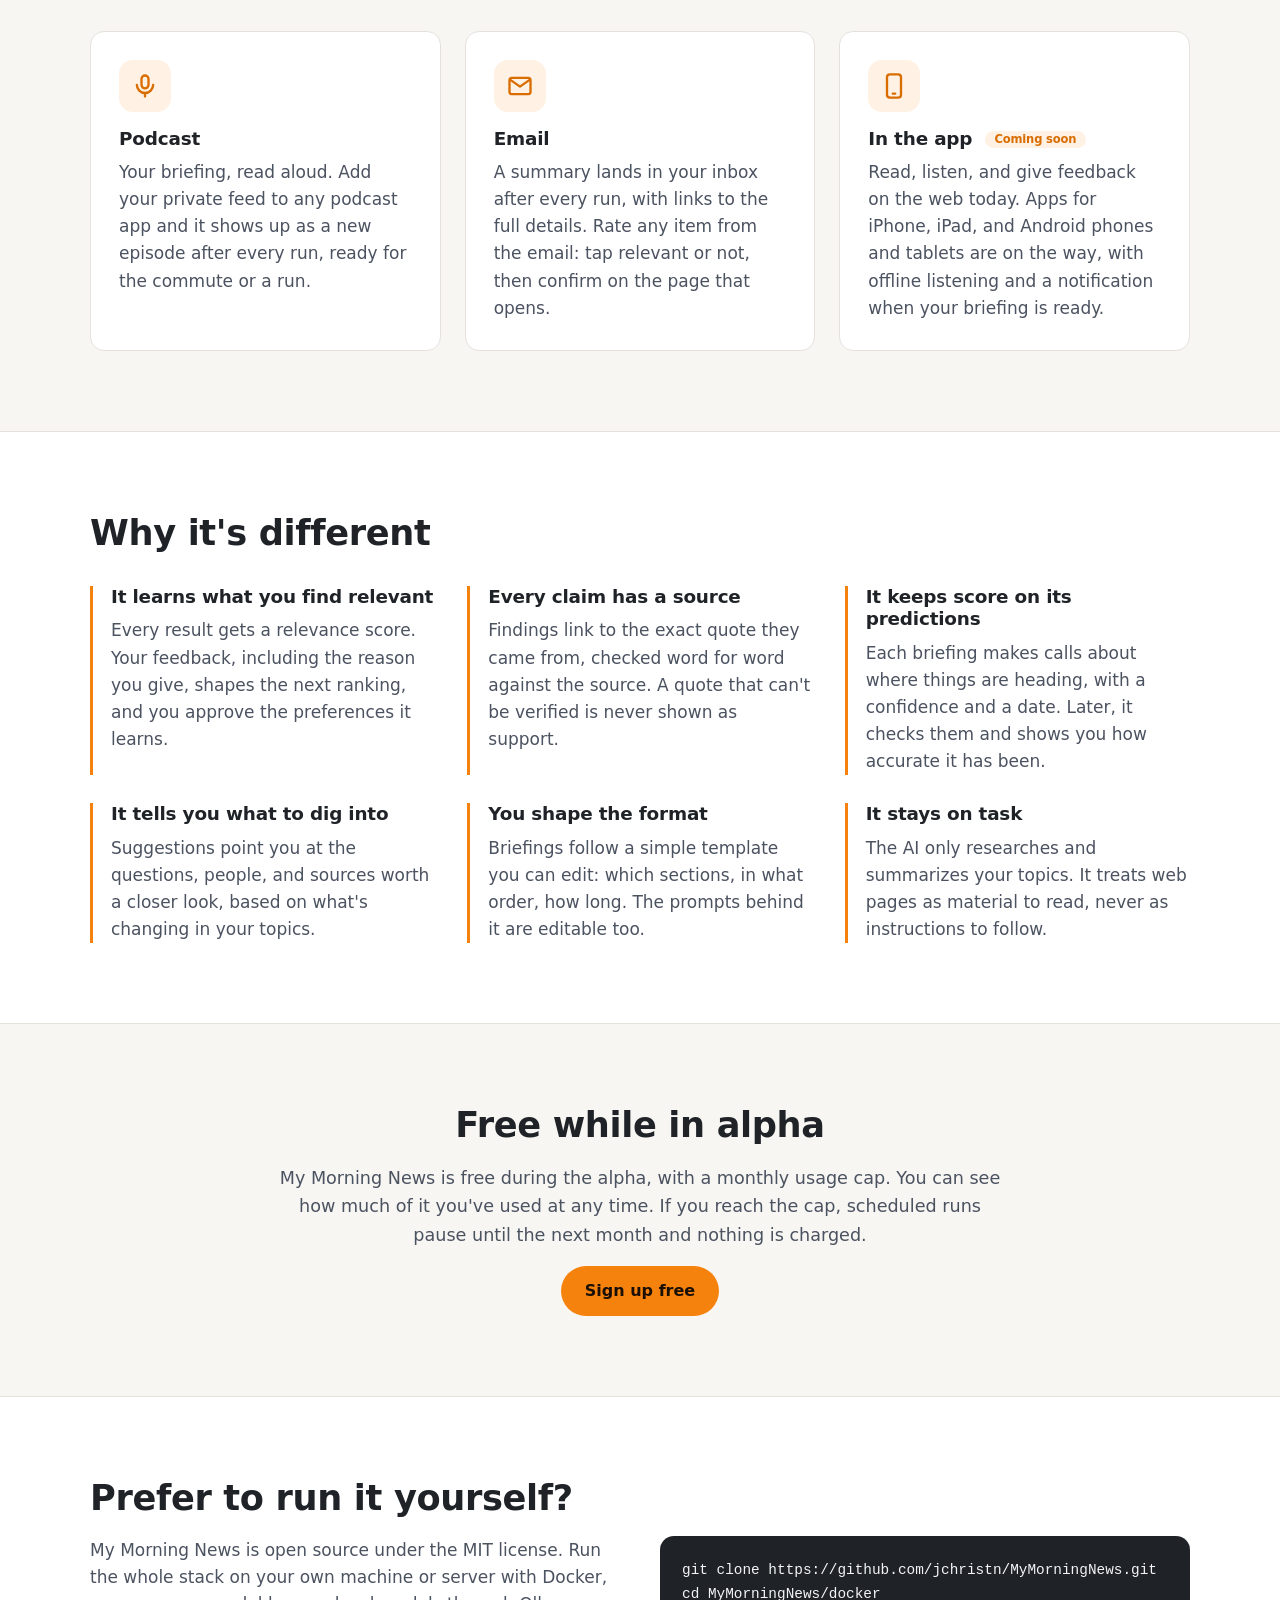
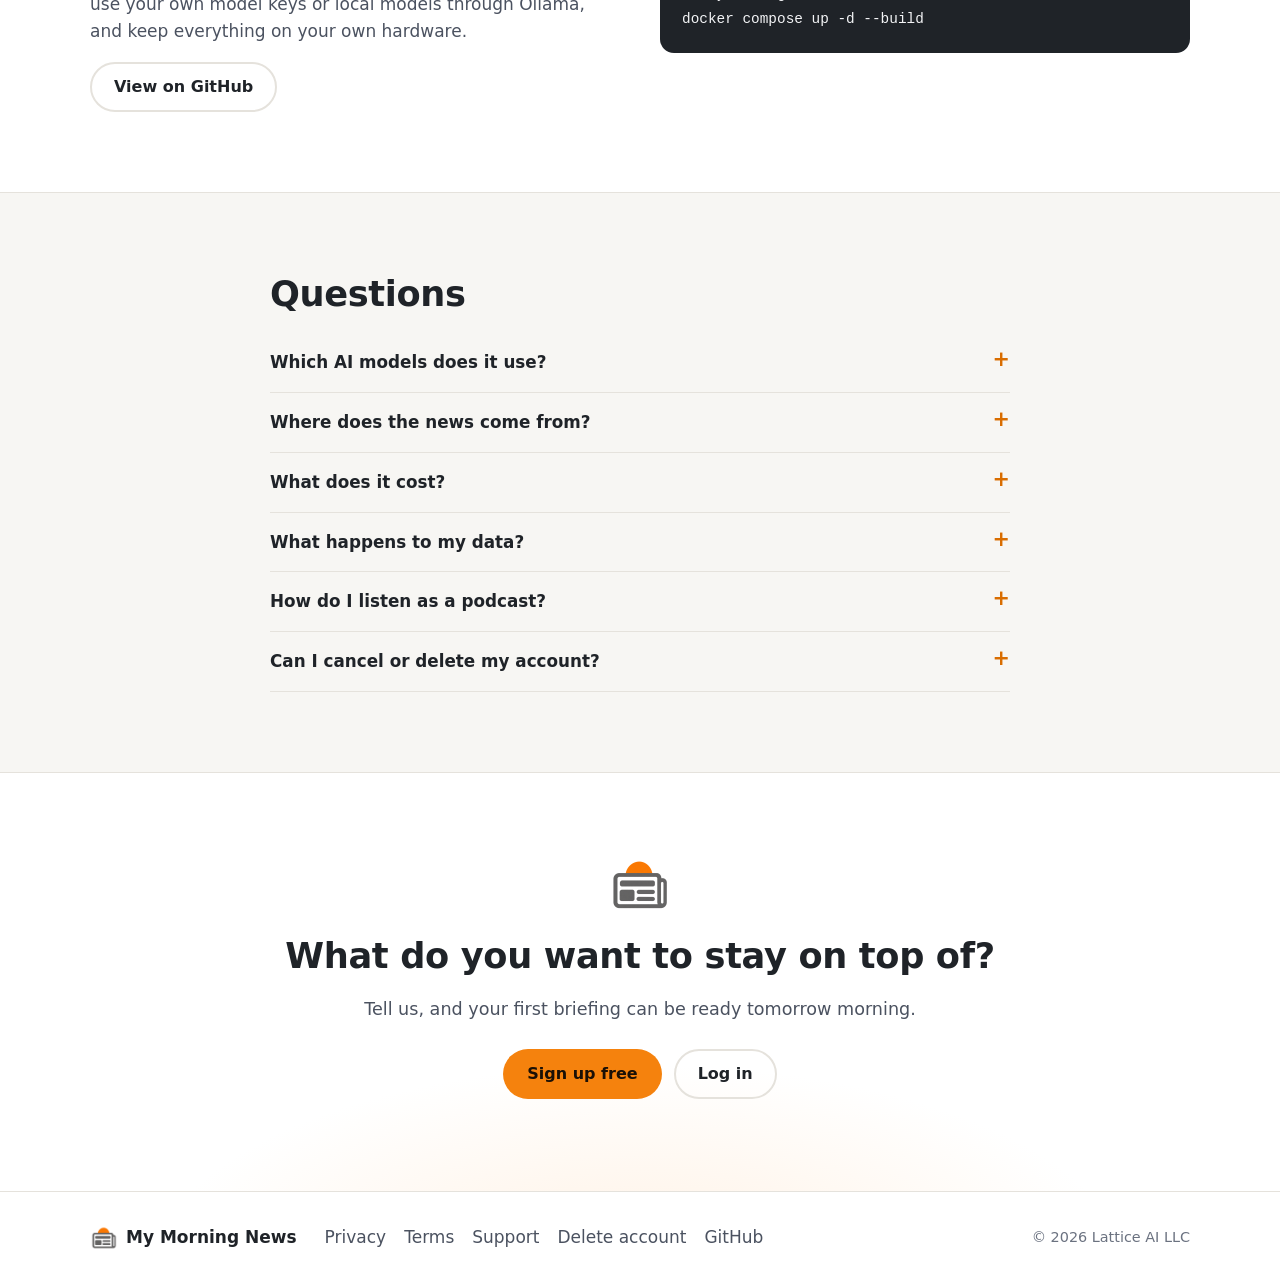
==== commit 3d09464a: "Describe email ratings as they work: tap, then confirm Co-Authored-By: Claude Opus 5.5 <noreply@anth" ====
--- a/index.html
+++ b/index.html
@@ -157,7 +157,7 @@
               <svg viewBox="0 0 24 24"><rect x="3" y="5" width="18" height="14" rx="2"/><path d="m3.5 6.5 8.5 6 8.5-6"/></svg>
             </div>
             <h3>Email</h3>
-            <p>A summary lands in your inbox after every run, with links to the full details. Mark items as relevant or not right from the email, in one click.</p>
+            <p>A summary lands in your inbox after every run, with links to the full details. Rate any item from the email: tap relevant or not, then confirm on the page that opens.</p>
           </article>
           <article class="channel">
             <div class="channel-icon" aria-hidden="true">
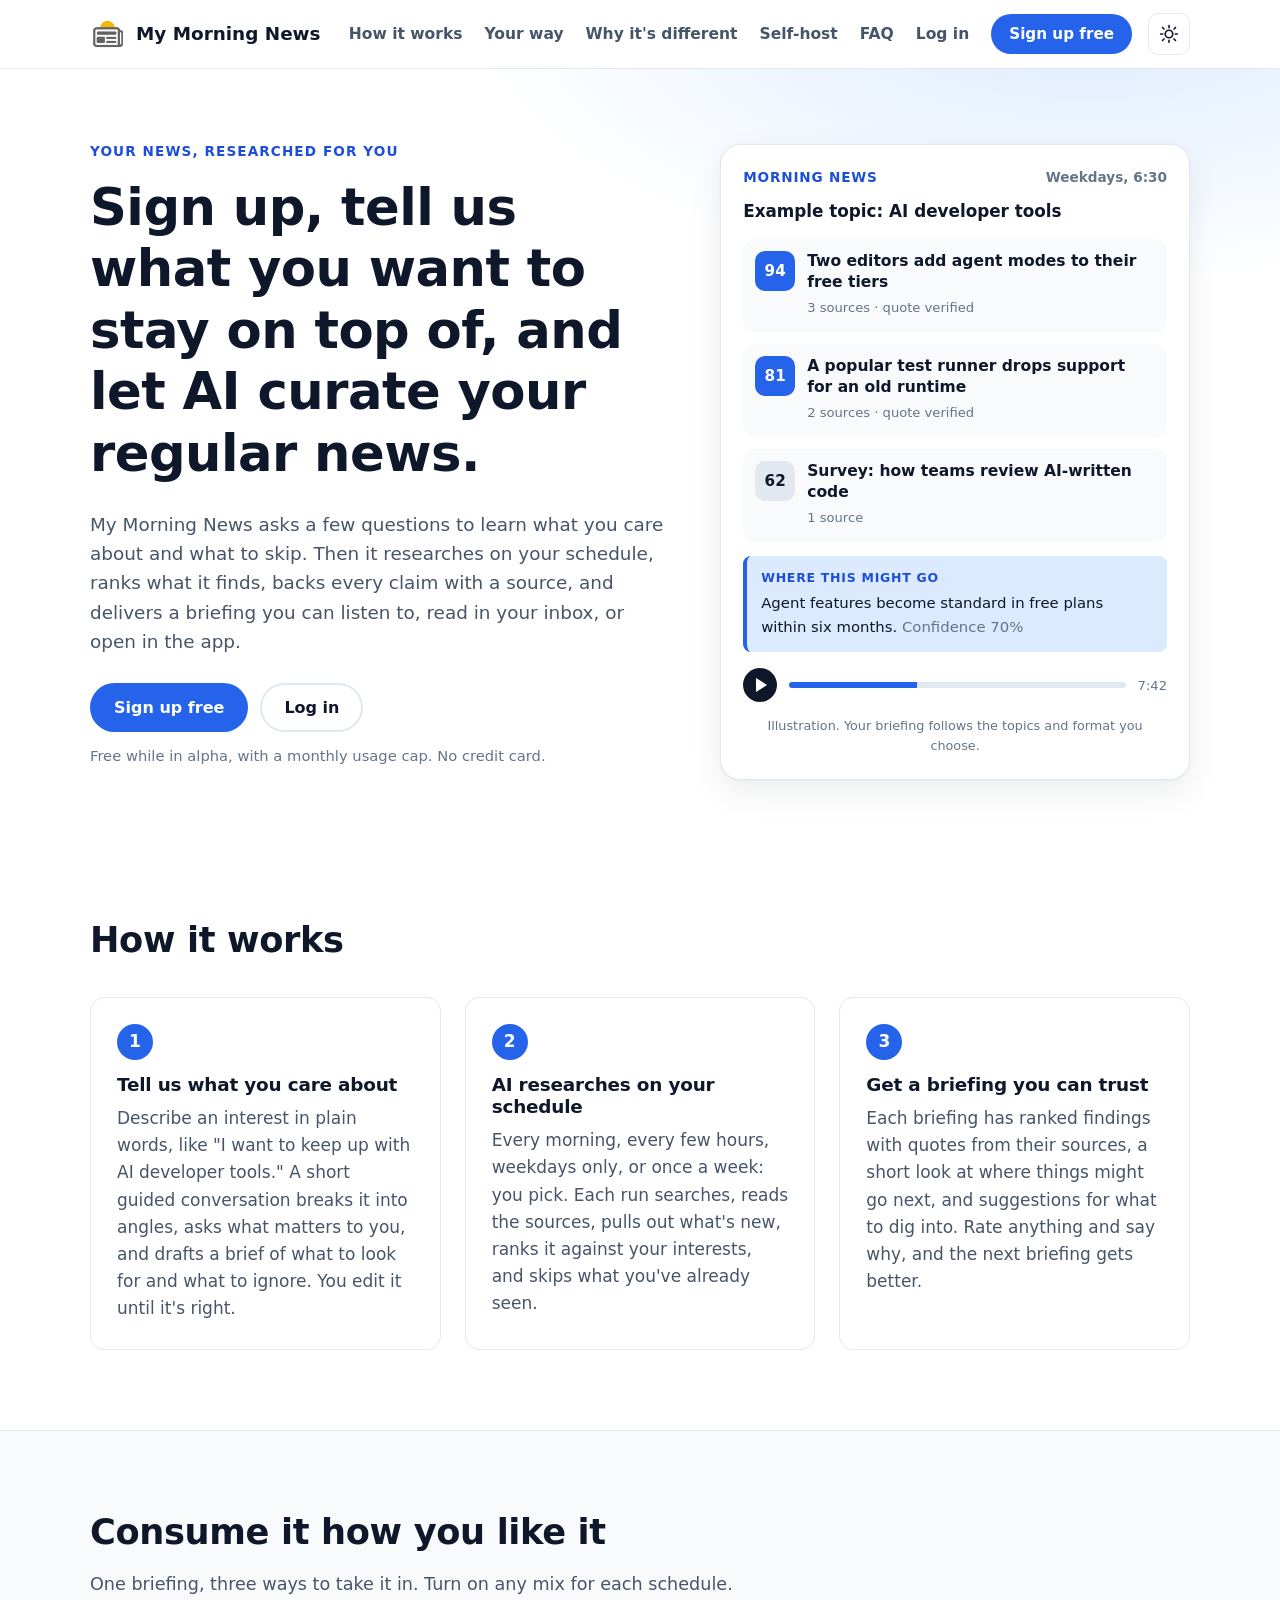
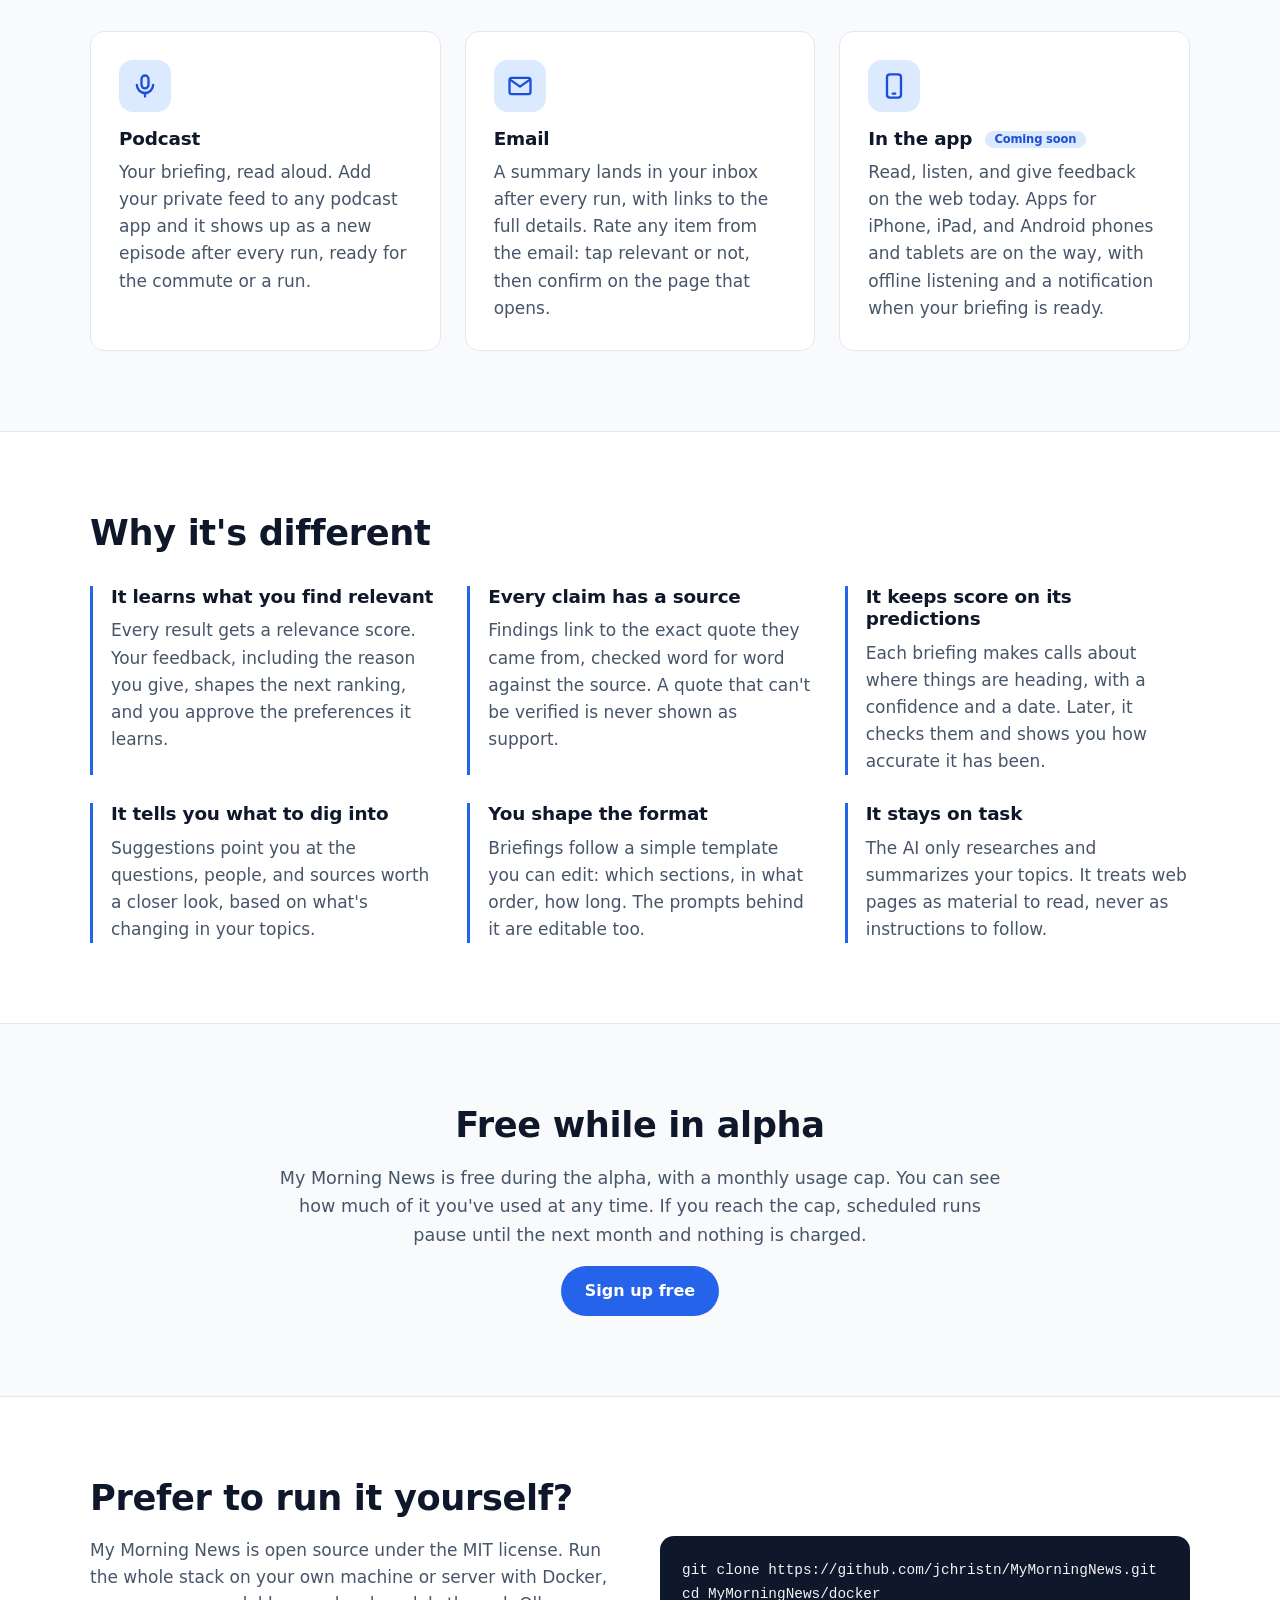
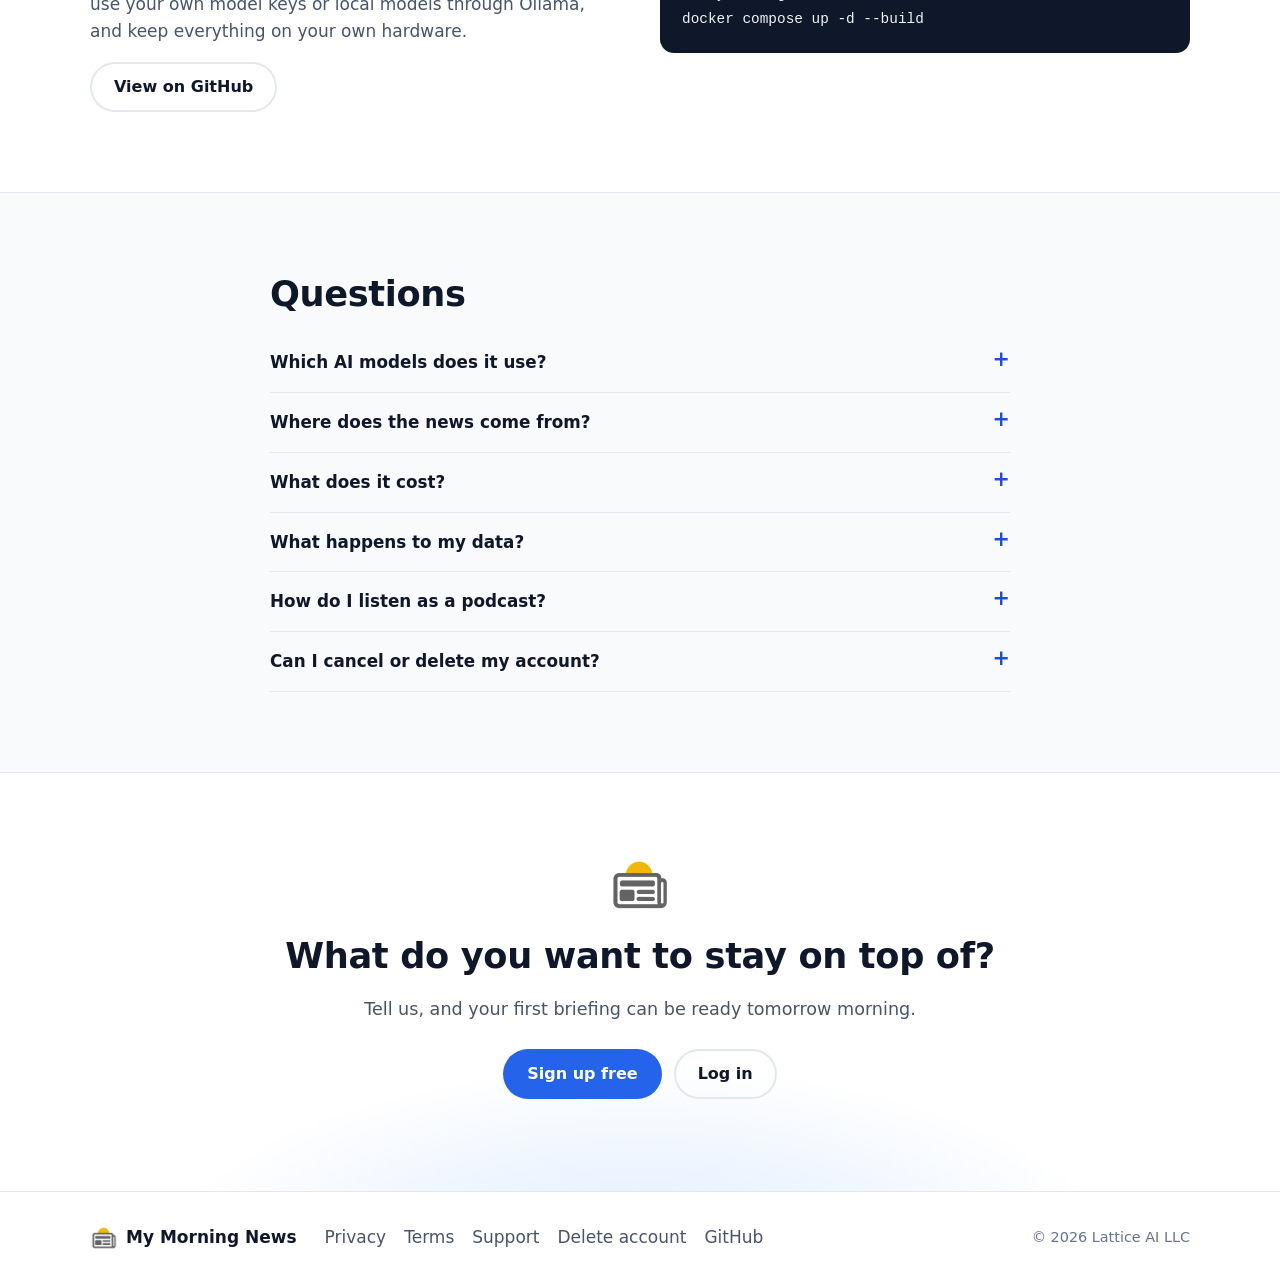
==== commit 531dae83: "New blue and gold palette in place of orange Co-Authored-By: Claude Fable 5.2 <noreply@anthropic.com" ====
--- a/index.html
+++ b/index.html
@@ -5,7 +5,7 @@
   <meta name="viewport" content="width=device-width, initial-scale=1">
   <title>My Morning News: AI-curated news on the topics you follow</title>
   <meta name="description" content="Sign up, tell us what you want to stay on top of, and let AI curate your regular news. Listen as a podcast, read it in your inbox, or open it in the app.">
-  <meta name="theme-color" content="#f5820d">
+  <meta name="theme-color" content="#2563eb">
   <link rel="canonical" href="https://mymorningnews.ai/">
   <link rel="icon" href="assets/favicon.ico" sizes="any">
   <link rel="icon" type="image/png" sizes="192x192" href="assets/icon-192.png">
--- a/styles.css
+++ b/styles.css
@@ -1,21 +1,22 @@
 /* My Morning News website. Light and dark themes via CSS variables; dark follows the system unless chosen. */
 
 :root {
-  --brand: #f5820d;
-  --brand-strong: #d96d00;
-  --brand-soft: #fff1e3;
-  --ink: #1f2328;
-  --ink-soft: #4b5260;
-  --ink-faint: #6b7280;
+  --brand: #2563eb;
+  --brand-strong: #1d4ed8;
+  --brand-soft: #dbeafe;
+  --on-brand: #ffffff;
+  --ink: #0f172a;
+  --ink-soft: #475569;
+  --ink-faint: #64748b;
   --gray: #646464;
   --bg: #ffffff;
-  --bg-alt: #f7f6f3;
+  --bg-alt: #f8fafc;
   --surface: #ffffff;
-  --border: #e5e2dc;
-  --shadow: 0 1px 2px rgba(20, 20, 20, 0.04), 0 12px 32px rgba(20, 20, 20, 0.08);
-  --code-bg: #1f2328;
+  --border: #e2e8f0;
+  --shadow: 0 1px 2px rgba(15, 23, 42, 0.04), 0 12px 32px rgba(15, 23, 42, 0.08);
+  --code-bg: #0f172a;
   --code-ink: #f3f4f6;
-  --focus: #0b6bcb;
+  --focus: #1d4ed8;
   --radius: 14px;
   --font: ui-rounded, "SF Pro Rounded", "Nunito", "Segoe UI", system-ui, -apple-system, Roboto, "Helvetica Neue", Arial, sans-serif;
   --mono: ui-monospace, SFMono-Regular, Menlo, Consolas, "Liberation Mono", monospace;
@@ -24,39 +25,41 @@
 
 @media (prefers-color-scheme: dark) {
   :root:not([data-theme="light"]) {
-    --brand: #ff9a33;
-    --brand-strong: #ffb366;
-    --brand-soft: #3a2614;
-    --ink: #eceff4;
-    --ink-soft: #c3c8d2;
-    --ink-faint: #9aa1ad;
+    --brand: #60a5fa;
+    --brand-strong: #93c5fd;
+    --brand-soft: #172a4d;
+    --on-brand: #0b1224;
+    --ink: #e2e8f0;
+    --ink-soft: #cbd5e1;
+    --ink-faint: #94a3b8;
     --gray: #a8a8a8;
-    --bg: #121417;
-    --bg-alt: #181b1f;
-    --surface: #1e2227;
-    --border: #2c3138;
-    --shadow: 0 1px 2px rgba(0, 0, 0, 0.3), 0 12px 32px rgba(0, 0, 0, 0.35);
-    --code-bg: #0b0d10;
-    --focus: #6cb4ff;
+    --bg: #0f172a;
+    --bg-alt: #111c33;
+    --surface: #16223c;
+    --border: #26344f;
+    --shadow: 0 1px 2px rgba(2, 6, 23, 0.3), 0 12px 32px rgba(2, 6, 23, 0.35);
+    --code-bg: #0b1224;
+    --focus: #93c5fd;
     color-scheme: dark;
   }
 }
 
 :root[data-theme="dark"] {
-  --brand: #ff9a33;
-  --brand-strong: #ffb366;
-  --brand-soft: #3a2614;
-  --ink: #eceff4;
-  --ink-soft: #c3c8d2;
-  --ink-faint: #9aa1ad;
+  --brand: #60a5fa;
+  --brand-strong: #93c5fd;
+  --brand-soft: #172a4d;
+  --on-brand: #0b1224;
+  --ink: #e2e8f0;
+  --ink-soft: #cbd5e1;
+  --ink-faint: #94a3b8;
   --gray: #a8a8a8;
-  --bg: #121417;
-  --bg-alt: #181b1f;
-  --surface: #1e2227;
-  --border: #2c3138;
-  --shadow: 0 1px 2px rgba(0, 0, 0, 0.3), 0 12px 32px rgba(0, 0, 0, 0.35);
-  --code-bg: #0b0d10;
-  --focus: #6cb4ff;
+  --bg: #0f172a;
+  --bg-alt: #111c33;
+  --surface: #16223c;
+  --border: #26344f;
+  --shadow: 0 1px 2px rgba(2, 6, 23, 0.3), 0 12px 32px rgba(2, 6, 23, 0.35);
+  --code-bg: #0b1224;
+  --focus: #93c5fd;
   color-scheme: dark;
 }
 
@@ -105,8 +108,8 @@
   font-weight: 700; font-size: 1rem; text-decoration: none;
   border: 2px solid transparent; transition: background 0.15s, color 0.15s, border-color 0.15s, transform 0.15s;
 }
-.btn-primary { background: var(--brand); color: #1a1006; }
-.btn-primary:hover { background: var(--brand-strong); color: #1a1006; }
+.btn-primary { background: var(--brand); color: var(--on-brand); }
+.btn-primary:hover { background: var(--brand-strong); color: var(--on-brand); }
 .btn-ghost { border-color: var(--border); color: var(--ink); background: transparent; }
 .btn-ghost:hover { border-color: var(--brand); color: var(--ink); }
 .btn-small { min-height: 38px; padding: 6px 16px; font-size: 0.95rem; }
@@ -162,7 +165,7 @@
 .meta { font-size: 0.82rem; color: var(--ink-faint); }
 .score {
   flex: 0 0 auto; width: 40px; height: 40px; border-radius: 10px; display: grid; place-items: center;
-  font-weight: 800; font-size: 0.95rem; background: var(--brand); color: #1a1006;
+  font-weight: 800; font-size: 0.95rem; background: var(--brand); color: var(--on-brand);
 }
 .score-low { background: var(--border); color: var(--ink); }
 .card-forecast { margin-top: 14px; padding: 12px 14px; border-left: 4px solid var(--brand); background: var(--brand-soft); border-radius: 8px; }
@@ -186,7 +189,7 @@
 .steps { list-style: none; padding: 0; margin: 36px 0 0; display: grid; grid-template-columns: repeat(3, 1fr); gap: 24px; }
 .steps li { padding: 26px; border: 1px solid var(--border); border-radius: var(--radius); background: var(--surface); }
 .steps p { color: var(--ink-soft); margin: 0; }
-.step-num { display: inline-grid; place-items: center; width: 36px; height: 36px; border-radius: 50%; background: var(--brand); color: #1a1006; font-weight: 800; margin-bottom: 14px; }
+.step-num { display: inline-grid; place-items: center; width: 36px; height: 36px; border-radius: 50%; background: var(--brand); color: var(--on-brand); font-weight: 800; margin-bottom: 14px; }
 
 .channels { display: grid; grid-template-columns: repeat(3, 1fr); gap: 24px; margin-top: 32px; }
 .channel { padding: 28px; background: var(--surface); border: 1px solid var(--border); border-radius: var(--radius); }
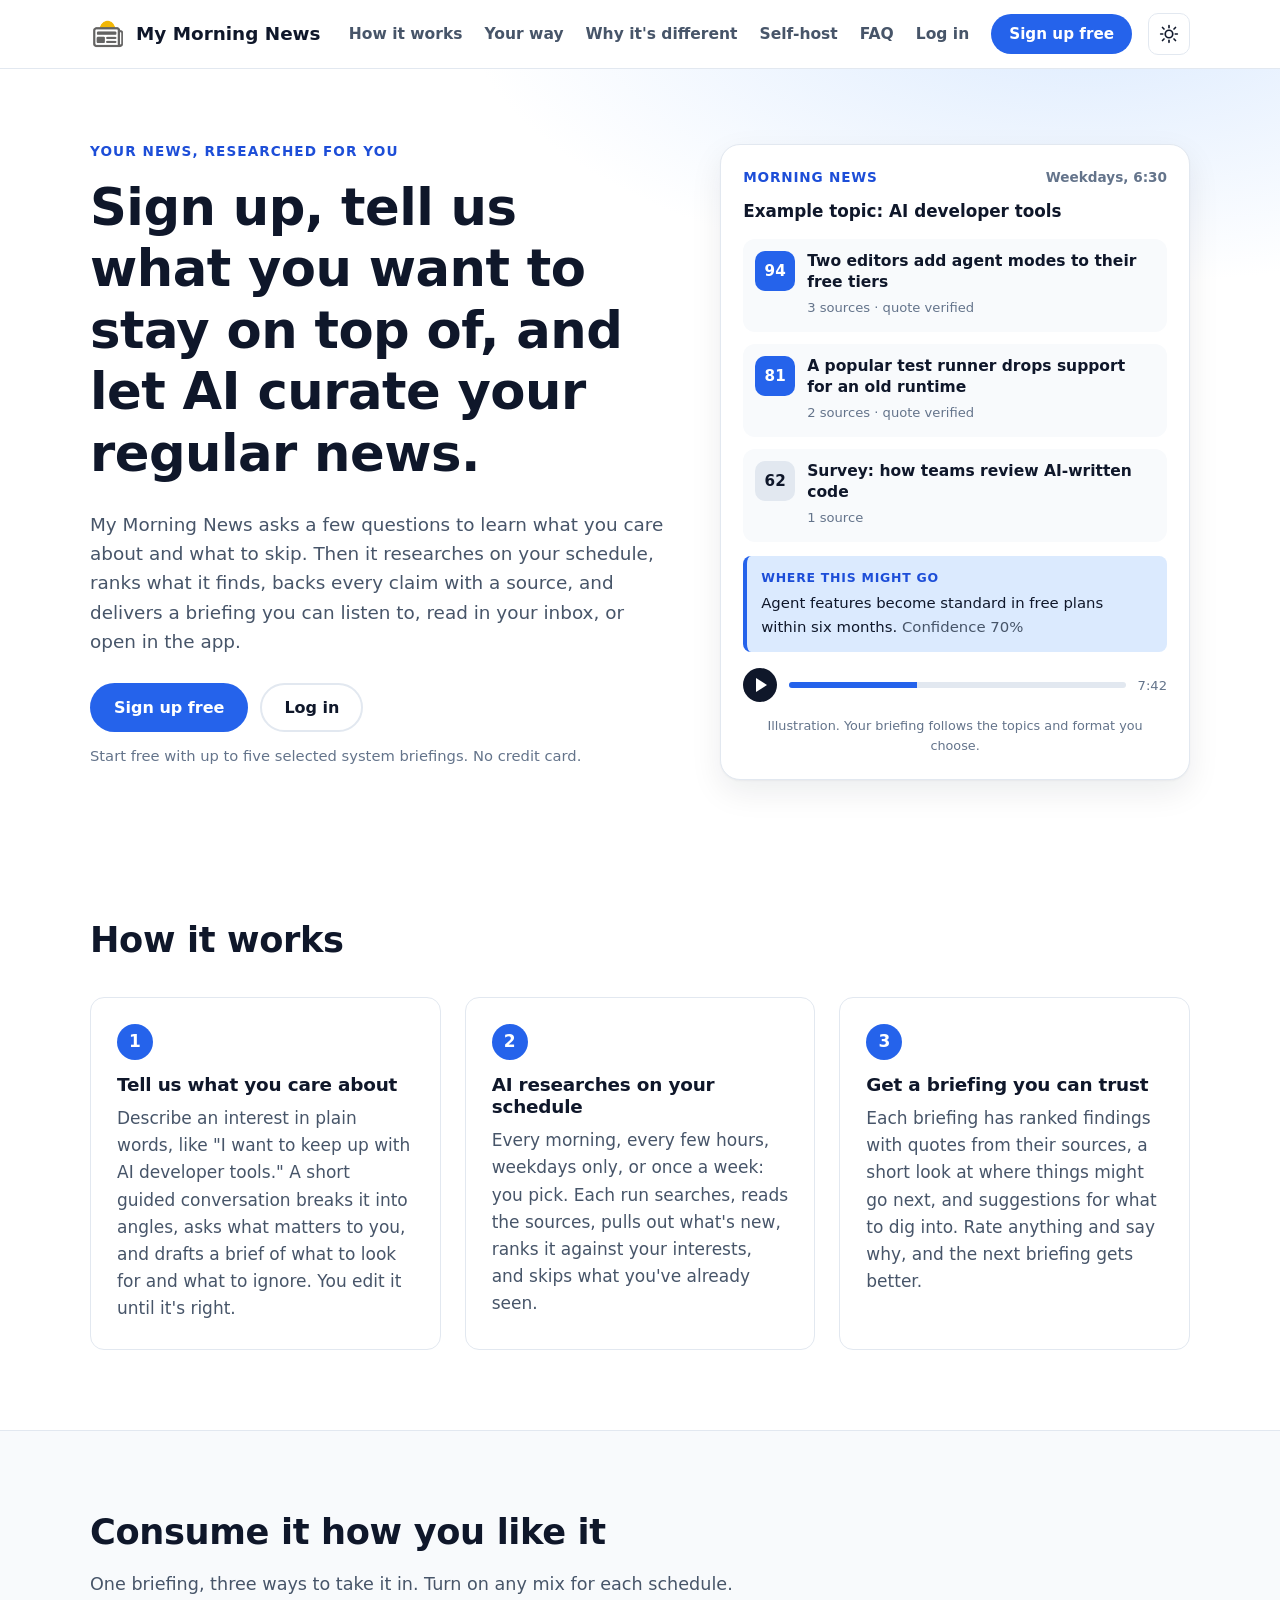
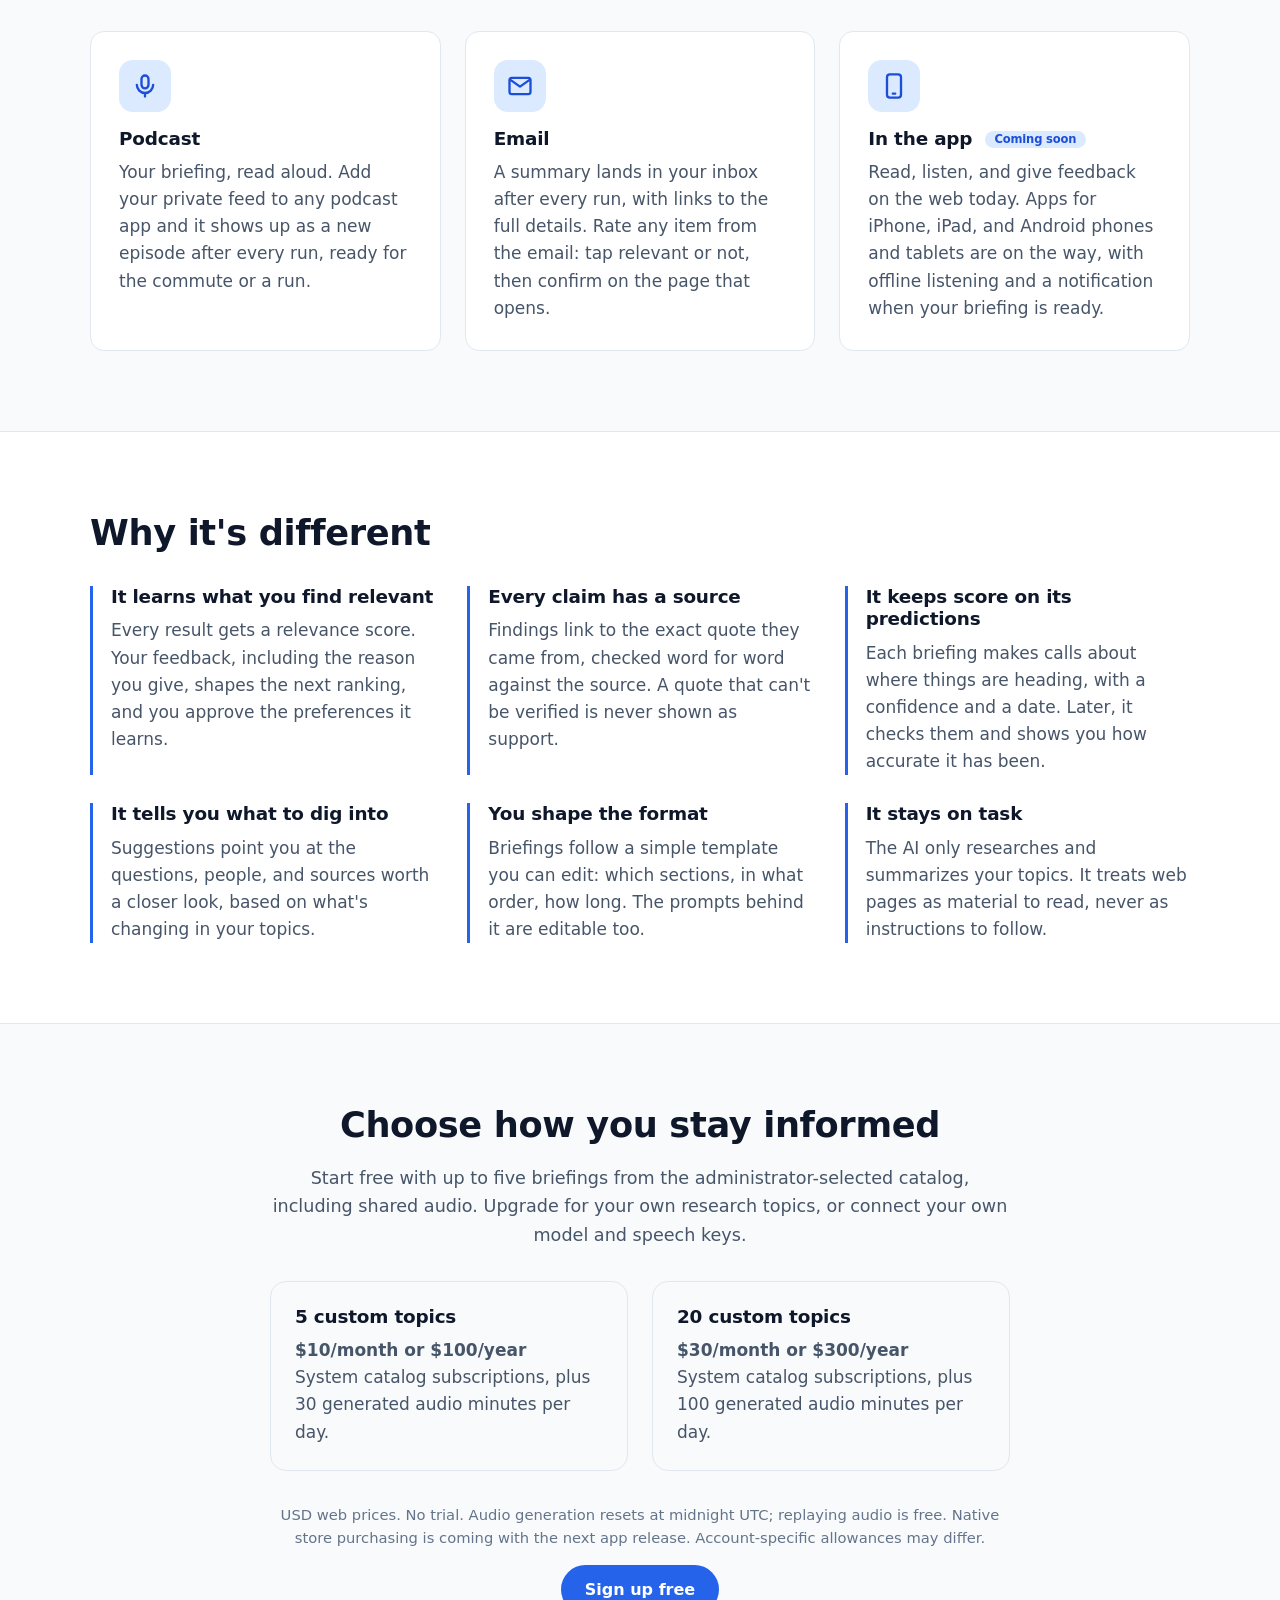
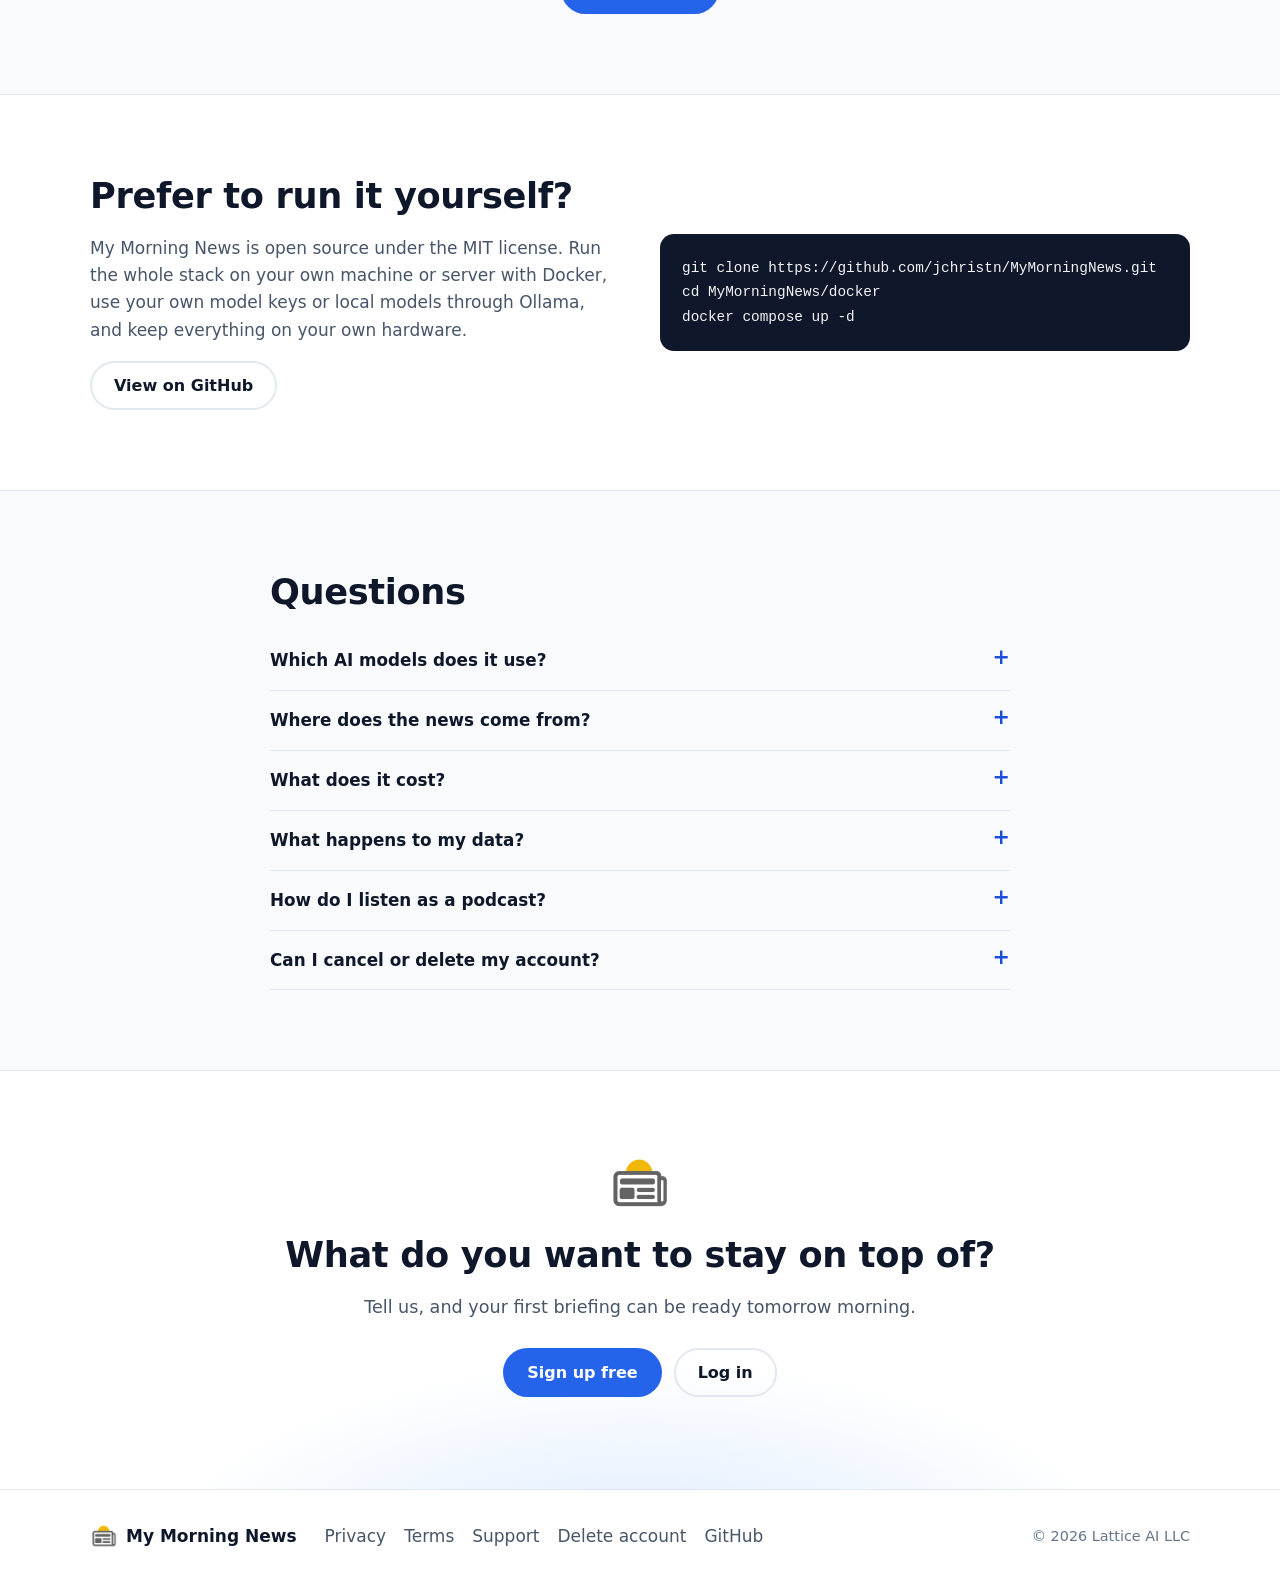
==== commit 6e53e3b6: "Describe hosted packages and subscription terms" ====
--- a/index.html
+++ b/index.html
@@ -71,7 +71,7 @@
             <a class="btn btn-primary" href="https://app.mymorningnews.ai/signup">Sign up free</a>
             <a class="btn btn-ghost" href="https://app.mymorningnews.ai/login">Log in</a>
           </div>
-          <p class="fine-print">Free while in alpha, with a monthly usage cap. No credit card.</p>
+          <p class="fine-print">Start free with up to five selected system briefings. No credit card.</p>
         </div>
 
         <figure class="briefing-card" aria-label="Illustration of a briefing">
@@ -204,8 +204,13 @@
 
     <section class="section section-alt" id="pricing">
       <div class="container narrow center">
-        <h2>Free while in alpha</h2>
-        <p class="section-lede">My Morning News is free during the alpha, with a monthly usage cap. You can see how much of it you've used at any time. If you reach the cap, scheduled runs pause until the next month and nothing is charged.</p>
+        <h2>Choose how you stay informed</h2>
+        <p class="section-lede">Start free with up to five briefings from the administrator-selected catalog, including shared audio. Upgrade for your own research topics, or connect your own model and speech keys.</p>
+        <div class="feature-grid">
+          <div class="feature"><h3>5 custom topics</h3><p><strong>$10/month or $100/year</strong></p><p>System catalog subscriptions, plus 30 generated audio minutes per day.</p></div>
+          <div class="feature"><h3>20 custom topics</h3><p><strong>$30/month or $300/year</strong></p><p>System catalog subscriptions, plus 100 generated audio minutes per day.</p></div>
+        </div>
+        <p class="fine-print">USD web prices. No trial. Audio generation resets at midnight UTC; replaying audio is free. Native store purchasing is coming with the next app release. Account-specific allowances may differ.</p>
         <a class="btn btn-primary" href="https://app.mymorningnews.ai/signup">Sign up free</a>
       </div>
     </section>
@@ -217,9 +222,9 @@
           <p>My Morning News is open source under the MIT license. Run the whole stack on your own machine or server with Docker, use your own model keys or local models through Ollama, and keep everything on your own hardware.</p>
           <a class="btn btn-ghost" href="https://github.com/jchristn/MyMorningNews">View on GitHub</a>
         </div>
-        <pre class="code" aria-label="Docker quick start"><code>git clone https://github.com/jchristn/MyMorningNews.git
+        <pre class="code" tabindex="0" aria-label="Docker quick start"><code>git clone https://github.com/jchristn/MyMorningNews.git
 cd MyMorningNews/docker
-docker compose up -d --build</code></pre>
+docker compose up -d</code></pre>
       </div>
     </section>
 
@@ -236,7 +241,7 @@
         </details>
         <details>
           <summary>What does it cost?</summary>
-          <p>Nothing during the alpha. Each account has a monthly usage cap. If you hit it, your runs pause until the cap resets. We'll announce any paid plans well in advance.</p>
+          <p>The selected system catalog is free for up to five subscriptions. Paid plans start at $10/month or $100/year for five custom topics and 30 generated audio minutes a day. The 20-topic plan is $30/month or $300/year with 100 audio minutes a day. There is no trial. With your own API keys, custom topics are unlimited and your providers bill you directly. Self-hosting is also unlimited.</p>
         </details>
         <details>
           <summary>What happens to my data?</summary>
--- a/styles.css
+++ b/styles.css
@@ -171,7 +171,7 @@
 .card-forecast { margin-top: 14px; padding: 12px 14px; border-left: 4px solid var(--brand); background: var(--brand-soft); border-radius: 8px; }
 .card-forecast .label { display: block; font-size: 0.78rem; font-weight: 800; text-transform: uppercase; letter-spacing: 0.06em; color: var(--brand-strong); }
 .card-forecast p { margin: 4px 0 0; font-size: 0.93rem; }
-.card-forecast em { color: var(--ink-faint); font-style: normal; white-space: nowrap; }
+.card-forecast em { color: var(--ink-soft); font-style: normal; white-space: nowrap; }
 .card-player { display: flex; align-items: center; gap: 12px; margin-top: 16px; }
 .play { width: 34px; height: 34px; border-radius: 50%; background: var(--ink); position: relative; flex: 0 0 auto; }
 .play::after { content: ""; position: absolute; left: 13px; top: 10px; border-left: 11px solid var(--bg); border-top: 7px solid transparent; border-bottom: 7px solid transparent; }
@@ -272,3 +272,8 @@
   html { scroll-behavior: auto; }
   * { transition: none !important; animation: none !important; }
 }
+
+/* Package comparison keeps billing intervals aligned on wide and narrow screens. */
+.feature-grid { display: grid; grid-template-columns: repeat(2, minmax(0, 1fr)); gap: 24px; margin: 32px 0; text-align: start; }
+.feature-grid .feature { padding: 24px; border: 1px solid var(--border); border-radius: 16px; }
+@media (max-width: 600px) { .feature-grid { grid-template-columns: 1fr; } }
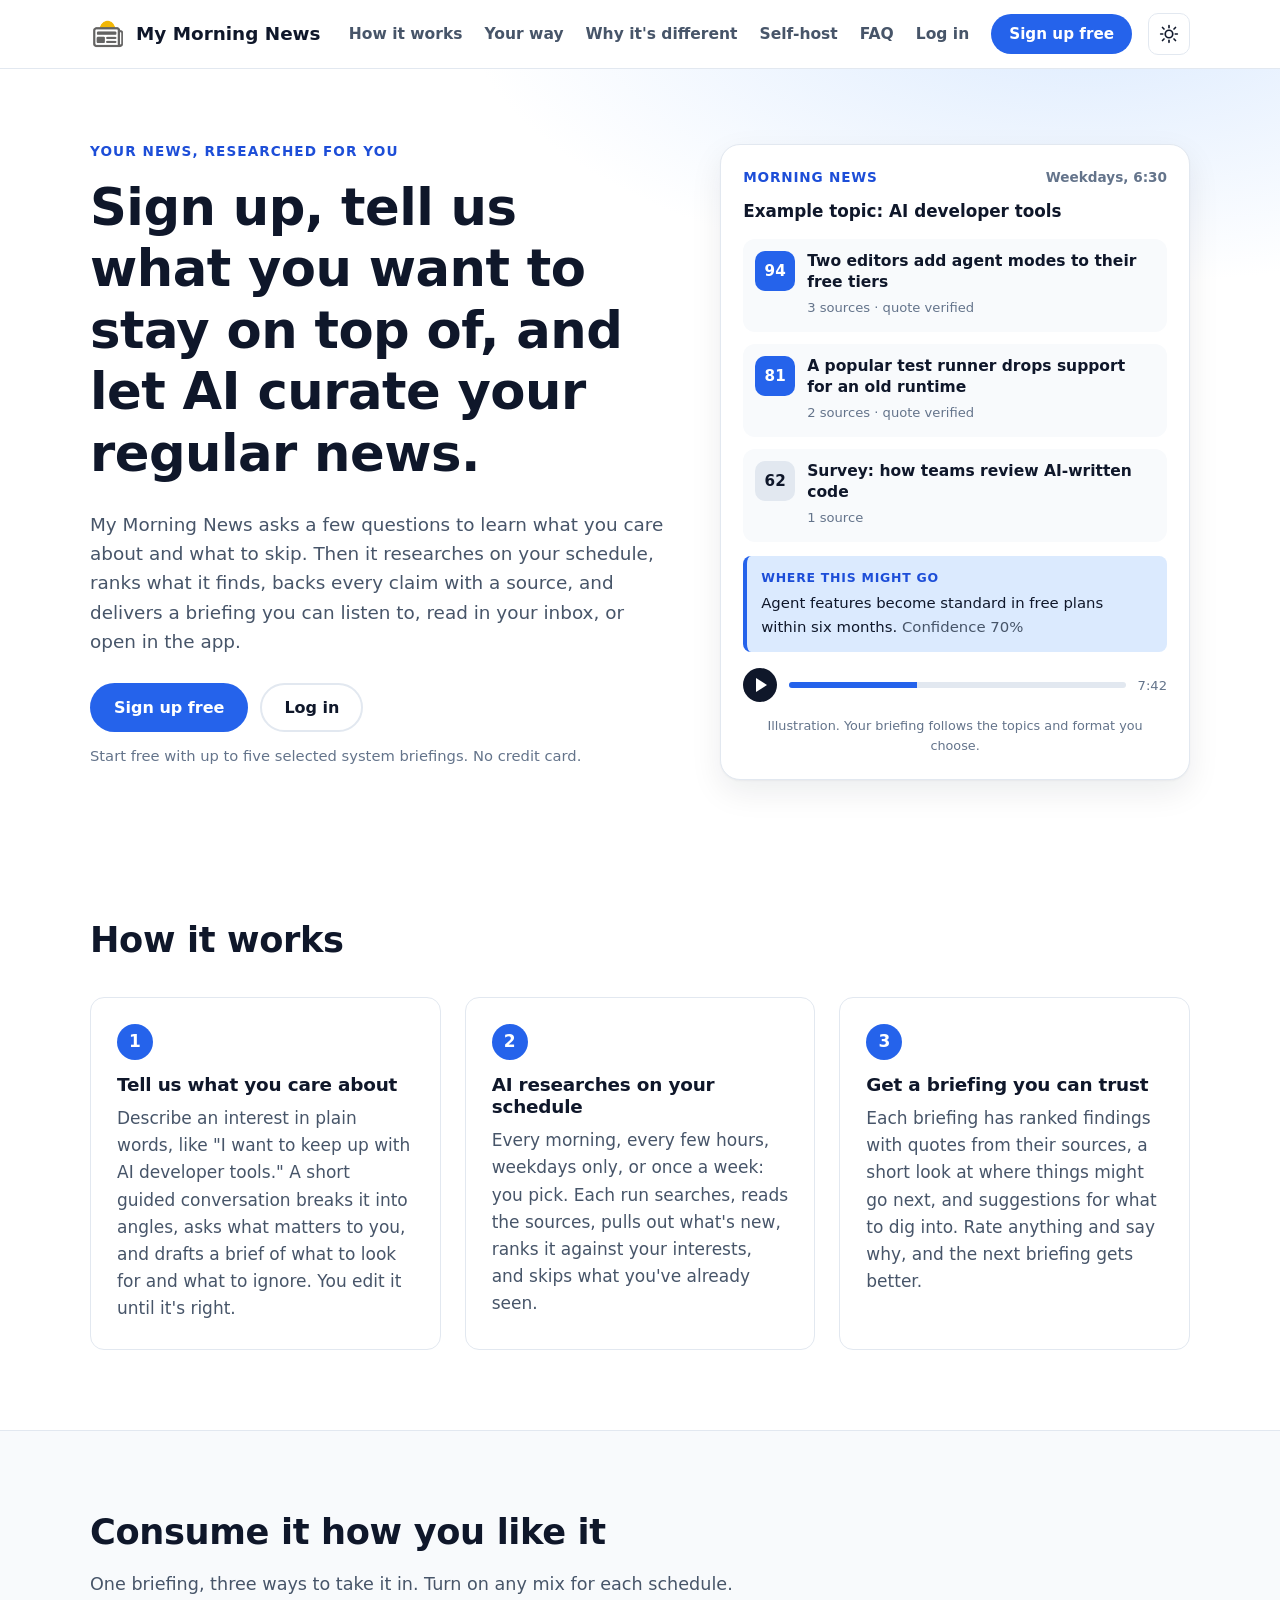
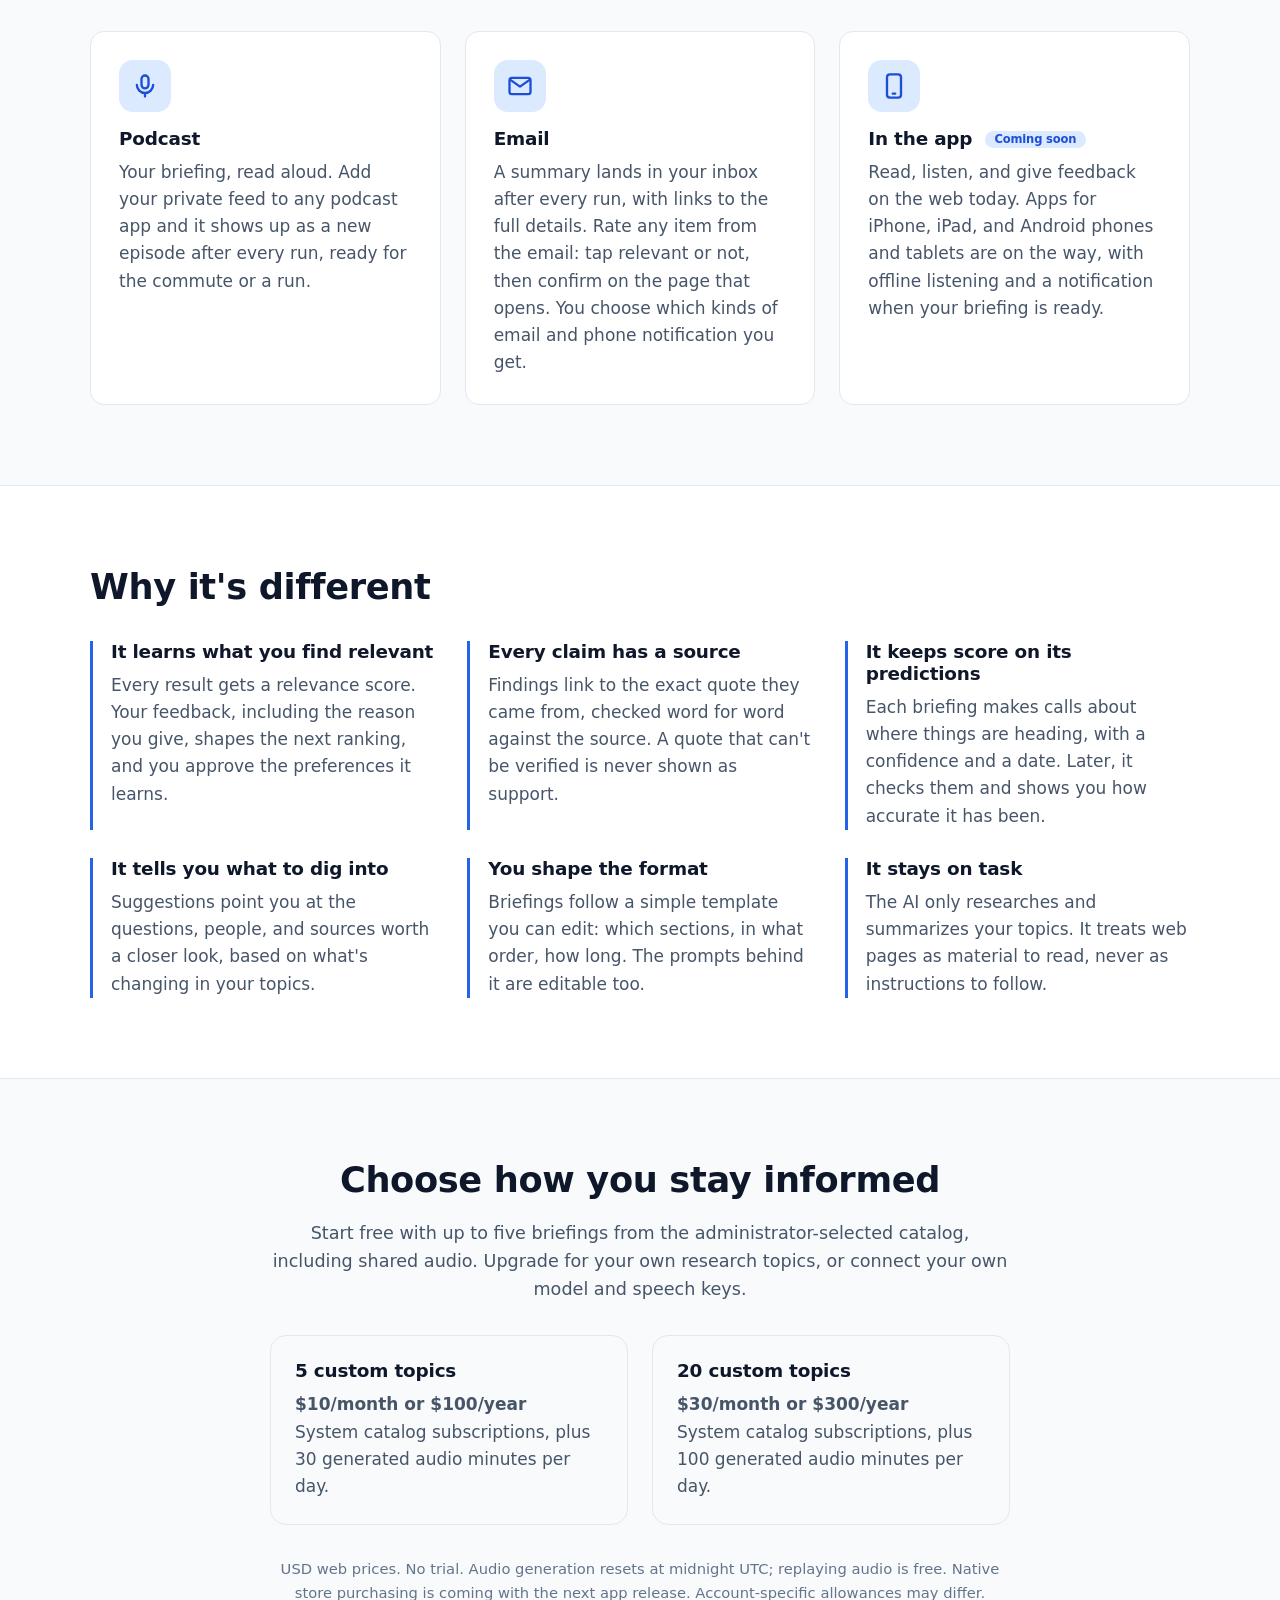
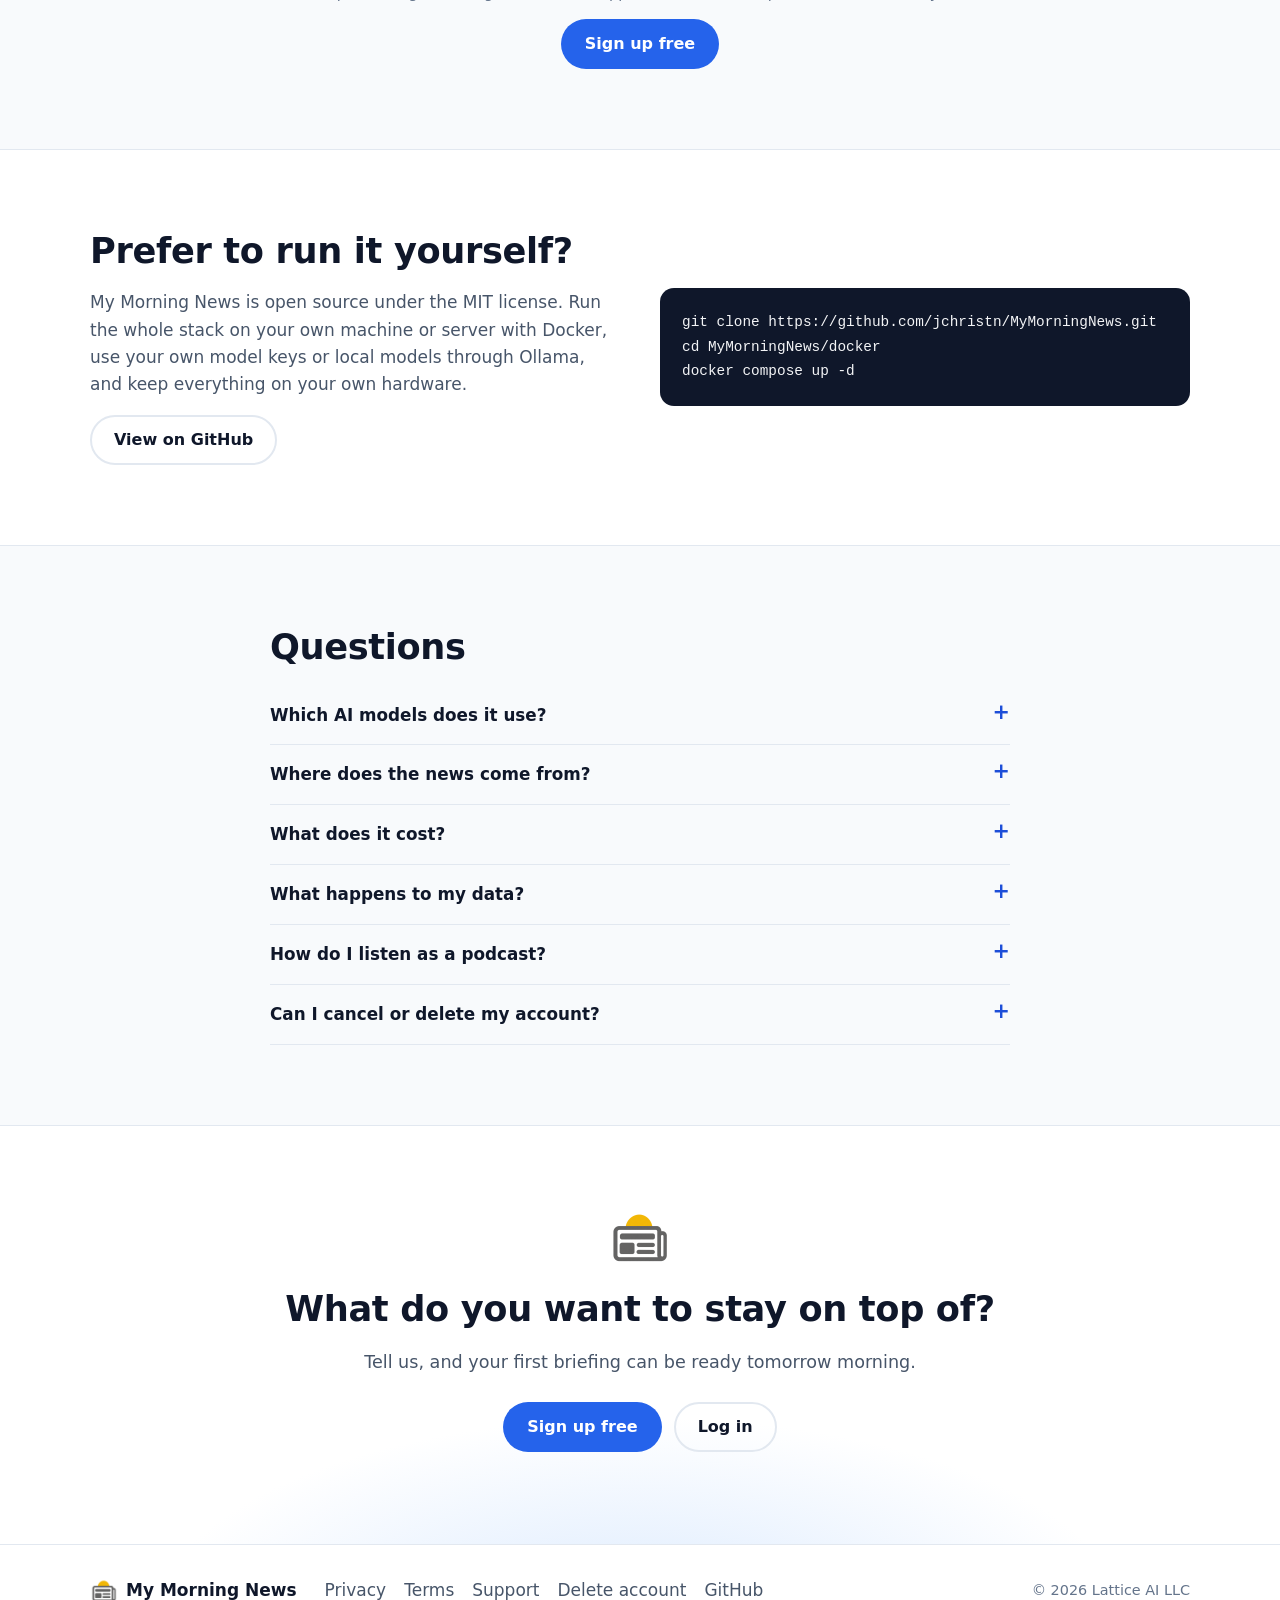
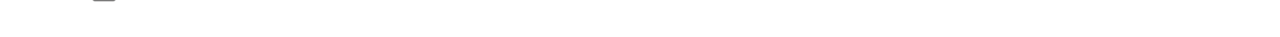
==== commit f8493da5: "Describe per-kind notification choices and stale topic deletion Co-Authored-By: Claude Opus 5.5 <nor" ====
--- a/index.html
+++ b/index.html
@@ -157,7 +157,7 @@
               <svg viewBox="0 0 24 24"><rect x="3" y="5" width="18" height="14" rx="2"/><path d="m3.5 6.5 8.5 6 8.5-6"/></svg>
             </div>
             <h3>Email</h3>
-            <p>A summary lands in your inbox after every run, with links to the full details. Rate any item from the email: tap relevant or not, then confirm on the page that opens.</p>
+            <p>A summary lands in your inbox after every run, with links to the full details. Rate any item from the email: tap relevant or not, then confirm on the page that opens. You choose which kinds of email and phone notification you get.</p>
           </article>
           <article class="channel">
             <div class="channel-icon" aria-hidden="true">
